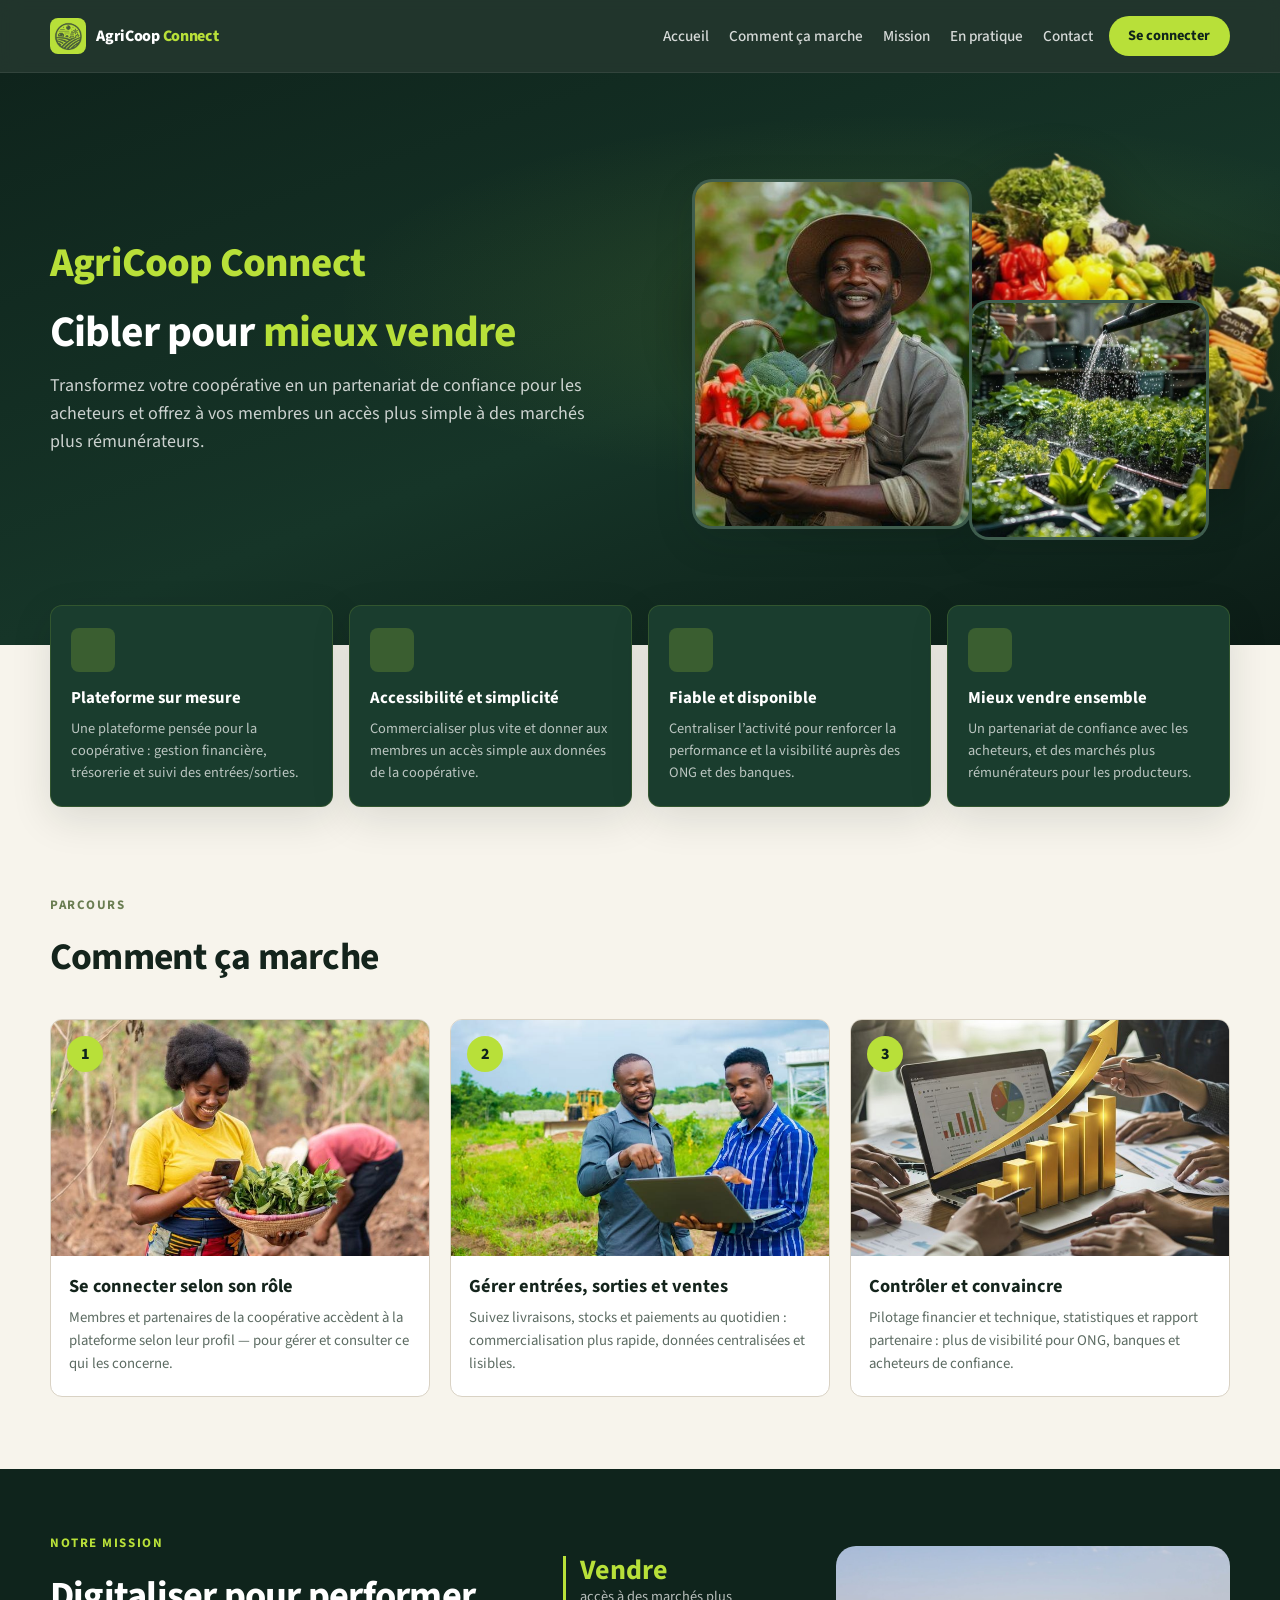
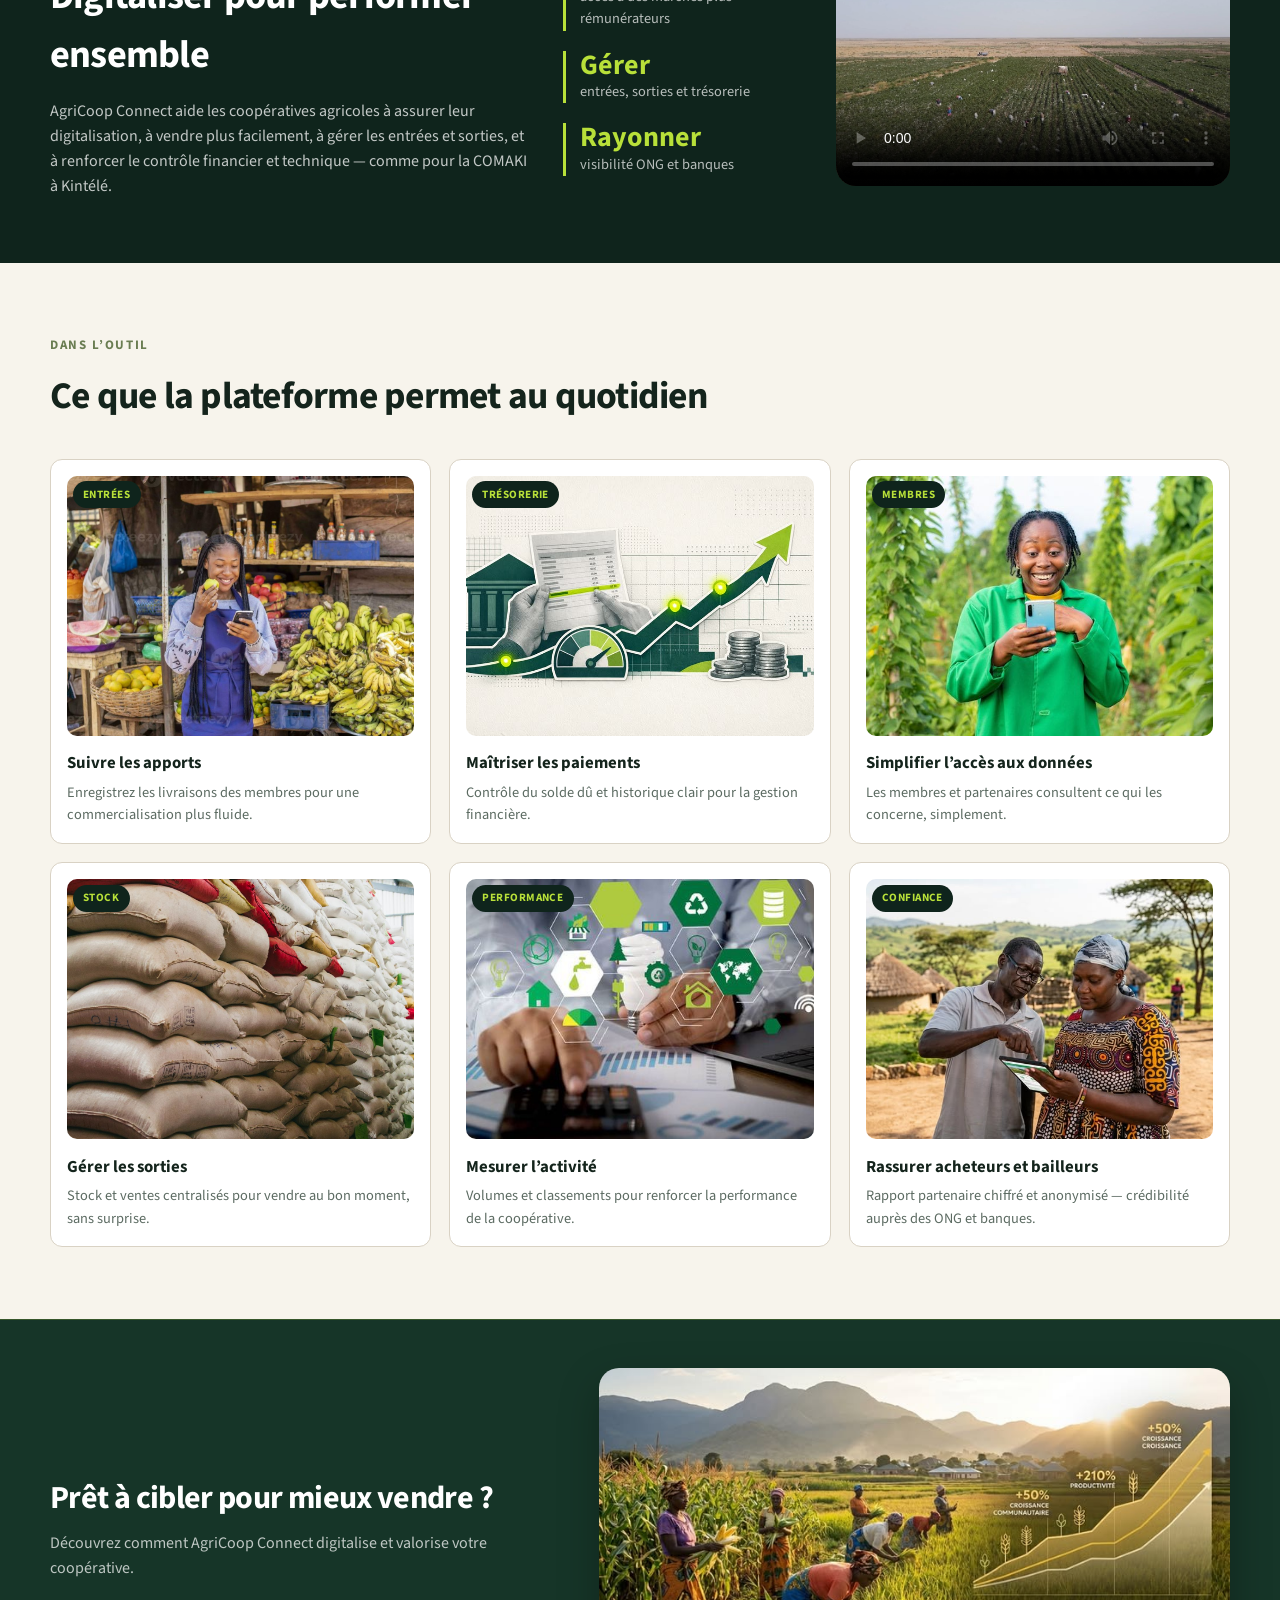
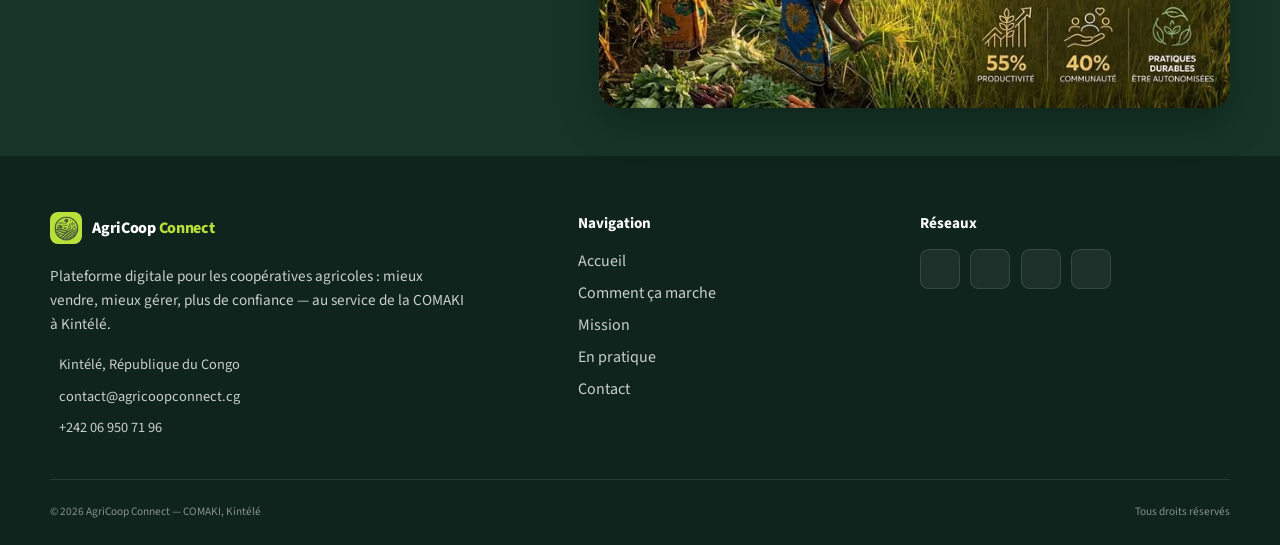
==== frontend/index.html @ d6dc3f8a "refactor: rename styles/ to shared/ and move landing page to frontend root - Renamed frontend/styles" ====
<!DOCTYPE html>
<html lang="fr">
<head>
  <meta charset="UTF-8">
  <meta name="viewport" content="width=device-width, initial-scale=1.0">
  <title>AgriCoop Connect — Cibler pour mieux vendre</title>
  <meta name="description" content="AgriCoop Connect aide les coopératives agricoles à digitaliser leur gestion, vendre plus facilement et renforcer le contrôle financier — pour les membres, les acheteurs et les partenaires.">
  <meta property="og:type" content="website">
  <meta property="og:locale" content="fr_CG">
  <meta property="og:title" content="AgriCoop Connect — Cibler pour mieux vendre">
  <meta property="og:description" content="Plateforme digitale pour les coopératives agricoles : mieux vendre, mieux gérer, plus de confiance.">
  <meta property="og:image" content="images/cta-cibler.png">
  <link rel="preconnect" href="https://fonts.googleapis.com">
  <link rel="preconnect" href="https://fonts.gstatic.com" crossorigin>
  <link href="https://fonts.googleapis.com/css2?family=Source+Sans+3:wght@400;500;600;700;800&display=swap" rel="stylesheet">
  <link rel="stylesheet" href="https://cdn.hugeicons.com/font/hgi-stroke-rounded.css">
  <link rel="stylesheet" href="landing.css">
</head>
<body>
  <input type="checkbox" id="nav-toggle" class="nav-toggle" hidden>

  <header class="site-header">
    <div class="container header-inner">
      <a class="logo" href="#home">
        <img class="logo-img" src="images/logo-agricoop.png" alt="">
        <span class="logo-text">AgriCoop <span class="logo-accent">Connect</span></span>
      </a>

      <nav id="main-nav" class="main-nav" aria-label="Navigation principale">
        <ul>
          <li><a href="#home">Accueil</a></li>
          <li><a href="#how-it-works">Comment ça marche</a></li>
          <li><a href="#mission">Mission</a></li>
          <li><a href="#practice">En pratique</a></li>
          <li><a href="#contact">Contact</a></li>
        </ul>
      </nav>

      <div class="header-actions">
        <a class="btn btn-primary header-login" href="login/login.html">Se connecter</a>
        <label for="nav-toggle" class="hamburger" aria-label="Ouvrir ou fermer le menu">
          <span></span><span></span><span></span>
        </label>
      </div>
    </div>
  </header>

  <label for="nav-toggle" class="menu-overlay" aria-label="Fermer le menu"></label>

  <main id="main-content">
    <section id="home" class="hero" aria-labelledby="hero-title">
      <div class="container hero-grid">
        <div class="hero-content">
          <p class="hero-brand">AgriCoop Connect</p>
          <h1 id="hero-title">Cibler pour <span>mieux vendre</span></h1>
          <p class="hero-text">
            Transformez votre coopérative en un partenariat de confiance pour les acheteurs
            et offrez à vos membres un accès plus simple à des marchés plus rémunérateurs.
          </p>
          <p class="hero-actions">
            <a class="btn btn-primary" href="login/login.html">Se connecter</a>
          </p>
        </div>

        <div class="hero-media">
          <img class="hero-bg" src="images/hero-fond.png" alt="" aria-hidden="true">
          <img class="hero-img hero-img-1" src="images/hero-recolte.jpg" alt="Agriculteurs récoltant des légumes dans un champ">
          <img class="hero-img hero-img-2" src="images/hero-legumes.jpg" alt="Panier de légumes frais issus de la coopérative">
        </div>
      </div>
    </section>

    <section class="features" aria-labelledby="features-title">
      <div class="container">
        <h2 id="features-title" class="sr-only">Nos engagements</h2>
        <ul class="features-grid">
          <li class="feature-card">
            <span class="feature-icon" aria-hidden="true">
              <i class="hgi-stroke hgi-money-bag-02"></i>
            </span>
            <h3>Plateforme sur mesure</h3>
            <p>Une plateforme pensée pour la coopérative : gestion financière, trésorerie et suivi des entrées/sorties.</p>
          </li>
          <li class="feature-card">
            <span class="feature-icon" aria-hidden="true">
              <i class="hgi-stroke hgi-flash"></i>
            </span>
            <h3>Accessibilité et simplicité</h3>
            <p>Commercialiser plus vite et donner aux membres un accès simple aux données de la coopérative.</p>
          </li>
          <li class="feature-card">
            <span class="feature-icon" aria-hidden="true">
              <i class="hgi-stroke hgi-shield-01"></i>
            </span>
            <h3>Fiable et disponible</h3>
            <p>Centraliser l’activité pour renforcer la performance et la visibilité auprès des ONG et des banques.</p>
          </li>
          <li class="feature-card">
            <span class="feature-icon" aria-hidden="true">
              <i class="hgi-stroke hgi-target-01"></i>
            </span>
            <h3>Mieux vendre ensemble</h3>
            <p>Un partenariat de confiance avec les acheteurs, et des marchés plus rémunérateurs pour les producteurs.</p>
          </li>
        </ul>
      </div>
    </section>

    <section id="how-it-works" class="section section-light" aria-labelledby="how-title">
      <div class="container">
        <header class="section-header">
          <p class="section-label section-label-muted">Parcours</p>
          <h2 id="how-title">Comment ça marche</h2>
        </header>

        <ol class="steps-grid">
          <li class="step-card">
            <span class="step-number" aria-hidden="true">1</span>
            <img src="images/etape-connexion.jpg" alt="Écran de connexion à AgriCoop Connect selon le rôle">
            <h3>Se connecter selon son rôle</h3>
            <p>
              Membres et partenaires de la coopérative accèdent à la plateforme
              selon leur profil — pour gérer et consulter ce qui les concerne.
            </p>
          </li>
          <li class="step-card">
            <span class="step-number" aria-hidden="true">2</span>
            <img src="images/etape-saisie.jpg" alt="Saisie d’une livraison et suivi des stocks dans l’outil">
            <h3>Gérer entrées, sorties et ventes</h3>
            <p>
              Suivez livraisons, stocks et paiements au quotidien :
              commercialisation plus rapide, données centralisées et lisibles.
            </p>
          </li>
          <li class="step-card">
            <span class="step-number" aria-hidden="true">3</span>
            <img src="images/etape-pilotage.jpg" alt="Tableau de bord avec statistiques et rapport partenaire">
            <h3>Contrôler et convaincre</h3>
            <p>
              Pilotage financier et technique, statistiques et rapport partenaire :
              plus de visibilité pour ONG, banques et acheteurs de confiance.
            </p>
          </li>
        </ol>
      </div>
    </section>

    <section id="mission" class="mission-banner" aria-labelledby="mission-title">
      <div class="container mission-grid">
        <div class="mission-content">
          <p class="section-label">Notre mission</p>
          <h2 id="mission-title">Digitaliser pour performer ensemble</h2>
          <p>
            AgriCoop Connect aide les coopératives agricoles à assurer leur digitalisation,
            à vendre plus facilement, à gérer les entrées et sorties, et à renforcer
            le contrôle financier et technique — comme pour la COMAKI à Kintélé.
          </p>
        </div>

        <ul class="mission-stats">
          <li>
            <strong>Vendre</strong>
            <span>accès à des marchés plus rémunérateurs</span>
          </li>
          <li>
            <strong>Gérer</strong>
            <span>entrées, sorties et trésorerie</span>
          </li>
          <li>
            <strong>Rayonner</strong>
            <span>visibilité ONG et banques</span>
          </li>
        </ul>

        <div class="mission-media">
          <video
            class="mission-video"
            src="images/ferme-champ.mp4"
            poster="images/ferme-champ-poster.jpg"
            controls
            playsinline
            preload="metadata"
            aria-label="Champ cultivé et activité des membres de la coopérative"
          ></video>
        </div>
      </div>
    </section>

    <section id="practice" class="section section-light" aria-labelledby="practice-title">
      <div class="container">
        <header class="section-header">
          <p class="section-label section-label-muted">Dans l’outil</p>
          <h2 id="practice-title">Ce que la plateforme permet au quotidien</h2>
        </header>

        <ul class="cards-grid">
          <li class="card">
            <span class="card-tag">Entrées</span>
            <img src="images/pratique-livraison.jpg" alt="Pesée de sacs de produits lors d’une livraison">
            <h3>Suivre les apports</h3>
            <p>Enregistrez les livraisons des membres pour une commercialisation plus fluide.</p>
          </li>
          <li class="card">
            <span class="card-tag">Trésorerie</span>
            <img src="images/pratique-paiement.jpg" alt="Remise d’un paiement à un membre de la coopérative">
            <h3>Maîtriser les paiements</h3>
            <p>Contrôle du solde dû et historique clair pour la gestion financière.</p>
          </li>
          <li class="card">
            <span class="card-tag">Membres</span>
            <img src="images/pratique-membre.jpg" alt="Groupe de membres de la coopérative agricole">
            <h3>Simplifier l’accès aux données</h3>
            <p>Les membres et partenaires consultent ce qui les concerne, simplement.</p>
          </li>
          <li class="card">
            <span class="card-tag">Stock</span>
            <img src="images/pratique-stock.jpg" alt="Sacs de stock entreposés dans un magasin agricole">
            <h3>Gérer les sorties</h3>
            <p>Stock et ventes centralisés pour vendre au bon moment, sans surprise.</p>
          </li>
          <li class="card">
            <span class="card-tag">Performance</span>
            <img src="images/pratique-classement.jpg" alt="Producteur consultant le suivi des volumes livrés">
            <h3>Mesurer l’activité</h3>
            <p>Volumes et classements pour renforcer la performance de la coopérative.</p>
          </li>
          <li class="card">
            <span class="card-tag">Confiance</span>
            <img src="images/pratique-rapport.jpg" alt="Échange d’un rapport chiffré avec un partenaire">
            <h3>Rassurer acheteurs et bailleurs</h3>
            <p>Rapport partenaire chiffré et anonymisé — crédibilité auprès des ONG et banques.</p>
          </li>
        </ul>
      </div>
    </section>

    <section class="cta" aria-labelledby="cta-title">
      <div class="container cta-grid">
        <div class="cta-content">
          <h2 id="cta-title">Prêt à cibler pour mieux vendre ?</h2>
          <p>Découvrez comment AgriCoop Connect digitalise et valorise votre coopérative.</p>
          <p class="cta-actions">
            <a class="btn btn-primary" href="login/login.html">Se connecter</a>
          </p>
        </div>
        <div class="cta-media">
          <img src="images/cta-cibler.png" alt="Productrices au travail dans un champ">
        </div>
      </div>
    </section>
  </main>

  <footer id="contact" class="site-footer">
    <div class="container footer-grid">
      <div class="footer-brand">
        <a class="logo" href="#home">
          <img class="logo-img" src="images/logo-agricoop.png" alt="">
          <span class="logo-text">AgriCoop <span class="logo-accent">Connect</span></span>
        </a>
        <p>
          Plateforme digitale pour les coopératives agricoles : mieux vendre, mieux gérer,
          plus de confiance — au service de la COMAKI à Kintélé.
        </p>
        <address class="footer-contact">
          <p>
            <i class="hgi-stroke hgi-location-01" aria-hidden="true"></i>
            Kintélé, République du Congo
          </p>
          <p>
            <i class="hgi-stroke hgi-mail-01" aria-hidden="true"></i>
            <a href="mailto:contact@agricoopconnect.cg">contact@agricoopconnect.cg</a>
          </p>
          <p>
            <i class="hgi-stroke hgi-call" aria-hidden="true"></i>
            <a href="tel:+242069507196">+242 06 950 71 96</a>
          </p>
        </address>
      </div>

      <nav aria-labelledby="footer-nav-title">
        <h2 id="footer-nav-title" class="footer-title">Navigation</h2>
        <ul>
          <li><a href="#home">Accueil</a></li>
          <li><a href="#how-it-works">Comment ça marche</a></li>
          <li><a href="#mission">Mission</a></li>
          <li><a href="#practice">En pratique</a></li>
          <li><a href="#contact">Contact</a></li>
        </ul>
      </nav>

      <div>
        <h2 class="footer-title" id="footer-social-title">Réseaux</h2>
        <ul class="social-links" aria-labelledby="footer-social-title">
          <li>
            <a href="https://www.facebook.com/" target="_blank" rel="noopener noreferrer" aria-label="Facebook (nouvel onglet)">
              <i class="hgi-stroke hgi-facebook-02" aria-hidden="true"></i>
            </a>
          </li>
          <li>
            <a href="https://www.instagram.com/" target="_blank" rel="noopener noreferrer" aria-label="Instagram (nouvel onglet)">
              <i class="hgi-stroke hgi-instagram" aria-hidden="true"></i>
            </a>
          </li>
          <li>
            <a href="https://www.linkedin.com/" target="_blank" rel="noopener noreferrer" aria-label="LinkedIn (nouvel onglet)">
              <i class="hgi-stroke hgi-linkedin-02" aria-hidden="true"></i>
            </a>
          </li>
          <li>
            <a href="https://wa.me/242069507196" target="_blank" rel="noopener noreferrer" aria-label="WhatsApp (nouvel onglet)">
              <i class="hgi-stroke hgi-whatsapp" aria-hidden="true"></i>
            </a>
          </li>
        </ul>
      </div>
    </div>
    <div class="container footer-bottom">
      <p><small>© 2026 AgriCoop Connect — COMAKI, Kintélé</small></p>
      <p><small>Tous droits réservés</small></p>
    </div>
  </footer>
</body>
</html>
---- frontend/landing.css ----
/* AgriCoop Connect — Landing page */

:root {
  --green-dark: #0f241c;
  --green-mid: #163528;
  --green-card: #1a3d2e;
  --lime: #b8e039;
  --lime-dark: #9bc42a;
  --cream: #f7f4ec;
  --white: #ffffff;
  --text: #14241c;
  --text-muted: #5c6b62;
  --border: #d9d2c4;
  --radius: 0.75rem;
  --radius-lg: 1.25rem;
  --shadow: 0 12px 40px rgba(15, 36, 28, 0.12);
  --font: "Source Sans 3", "Segoe UI", ui-sans-serif, system-ui, sans-serif;
  --header-height: 72px;
  --transition: 0.2s ease;
}

*,
*::before,
*::after {
  box-sizing: border-box;
  margin: 0;
  padding: 0;
}

html {
  scroll-behavior: smooth;
  scroll-padding-top: calc(var(--header-height) + 0.5rem);
}

@media (prefers-reduced-motion: reduce) {
  html {
    scroll-behavior: auto;
  }

  *,
  *::before,
  *::after {
    transition-duration: 0.01ms !important;
  }

  .step-card:hover {
    transform: none;
  }
}

body {
  font-family: var(--font);
  font-size: 1rem;
  line-height: 1.55;
  color: var(--text);
  background: var(--cream);
  -webkit-font-smoothing: antialiased;
}

img {
  display: block;
  max-width: 100%;
  height: auto;
}

a {
  color: inherit;
  text-decoration: none;
}

ul,
ol {
  list-style: none;
}

.sr-only {
  position: absolute;
  width: 1px;
  height: 1px;
  padding: 0;
  margin: -1px;
  overflow: hidden;
  clip: rect(0, 0, 0, 0);
  white-space: nowrap;
  border: 0;
}

:focus-visible {
  outline: 2px solid var(--lime);
  outline-offset: 3px;
}

.container {
  width: min(1180px, calc(100% - 2.5rem));
  margin-inline: auto;
}

/* ---------- Buttons ---------- */
.btn {
  display: inline-flex;
  align-items: center;
  justify-content: center;
  gap: 0.5rem;
  min-height: 48px;
  padding: 0 1.35rem;
  border-radius: 999px;
  border: 2px solid transparent;
  font: inherit;
  font-weight: 700;
  cursor: pointer;
  transition: background-color var(--transition), color var(--transition);
}

.btn-primary {
  background: var(--lime);
  color: var(--green-dark);
}

.btn-primary:hover {
  background: var(--lime-dark);
}

/* ---------- Header ---------- */
.site-header {
  position: sticky;
  top: 0;
  z-index: 50;
  background: rgba(15, 36, 28, 0.92);
  backdrop-filter: blur(10px);
  border-bottom: 1px solid rgba(255, 255, 255, 0.08);
}

.header-inner {
  display: flex;
  align-items: center;
  justify-content: space-between;
  gap: 1rem;
  min-height: var(--header-height);
}

.logo {
  display: inline-flex;
  align-items: center;
  gap: 0.65rem;
  color: #fff;
  font-weight: 800;
  letter-spacing: -0.02em;
}

.logo-img {
  width: 36px;
  height: 36px;
  border-radius: 0.5rem;
  background: var(--lime);
  object-fit: cover;
}

.logo-text {
  white-space: nowrap;
}

.logo-accent {
  color: var(--lime);
}

.footer-brand .logo-img {
  width: 32px;
  height: 32px;
}

.main-nav {
  margin-left: auto;
}

.main-nav ul {
  display: flex;
  align-items: center;
  gap: 1.25rem;
}

.main-nav a {
  color: rgba(255, 255, 255, 0.82);
  font-weight: 500;
  font-size: 0.95rem;
}

.main-nav a:hover {
  color: var(--lime);
}

.header-actions {
  display: flex;
  align-items: center;
  gap: 0.65rem;
  flex-shrink: 0;
}

.header-login {
  min-height: 40px;
  padding: 0 1.1rem;
  font-size: 0.9rem;
}

.hamburger {
  display: none;
  flex-direction: column;
  justify-content: center;
  gap: 5px;
  width: 42px;
  height: 42px;
  padding: 10px;
  border-radius: 0.5rem;
  border: 1px solid rgba(255, 255, 255, 0.2);
  background: transparent;
  cursor: pointer;
}

.hamburger span {
  display: block;
  height: 2px;
  background: #fff;
  border-radius: 2px;
}

.menu-overlay {
  display: none;
}

.nav-toggle {
  position: absolute;
  opacity: 0;
  pointer-events: none;
}

/* ---------- Hero ---------- */
.hero {
  background:
    radial-gradient(ellipse 80% 60% at 70% 40%, rgba(184, 224, 57, 0.12), transparent 55%),
    linear-gradient(160deg, var(--green-dark) 0%, var(--green-mid) 55%, #0c1c16 100%);
  color: #fff;
  padding: 4.5rem 0 5rem;
  overflow: hidden;
}

.hero-grid {
  display: grid;
  grid-template-columns: 1.05fr 0.95fr;
  gap: 3rem;
  align-items: center;
}

.section-label {
  margin-bottom: 0.85rem;
  font-size: 0.8125rem;
  font-weight: 700;
  letter-spacing: 0.12em;
  text-transform: uppercase;
  color: var(--lime);
}

.section-label-muted {
  color: #6a7d52;
}

.hero-brand {
  margin-bottom: 0.75rem;
  font-size: clamp(1.75rem, 3.2vw, 2.55rem);
  font-weight: 800;
  letter-spacing: -0.02em;
  color: var(--lime);
}

.hero h1 {
  margin-bottom: 1rem;
  font-size: clamp(1.85rem, 3.4vw, 2.75rem);
  font-weight: 700;
  line-height: 1.12;
  letter-spacing: -0.02em;
}

.hero h1 span {
  color: var(--lime);
}

.hero-text {
  max-width: 34rem;
  margin-bottom: 1.35rem;
  font-size: 1.125rem;
  color: rgba(255, 255, 255, 0.78);
}

.hero-actions {
  display: none;
  flex-wrap: wrap;
  gap: 0.85rem;
}

.hero-content {
  position: relative;
  z-index: 2;
}

.hero-media {
  position: relative;
  min-height: 420px;
}

.hero-bg {
  position: absolute;
  inset: -18% 0;
  width: auto;
  height: 100%;
  max-width: none;
  object-fit: contain;
  object-position: right center;
  z-index: 1;
  pointer-events: none;
  user-select: none;
  opacity: 0.95;
  filter: drop-shadow(0 12px 28px rgba(0, 0, 0, 0.35));
}

.hero-img {
  position: absolute;
  border-radius: var(--radius-lg);
  border: 3px solid rgba(255, 255, 255, 0.12);
  background: #244636;
  object-fit: cover;
  box-shadow: var(--shadow);
}

.hero-img-1 {
  width: min(280px, 58%);
  aspect-ratio: 4 / 5;
  top: 8%;
  left: 0;
  z-index: 2;
}

.hero-img-2 {
  width: min(240px, 50%);
  aspect-ratio: 1;
  right: 4%;
  bottom: 6%;
  z-index: 3;
}

/* ---------- Features ---------- */
.features {
  margin-top: -2.5rem;
  position: relative;
  z-index: 2;
  padding-bottom: 1rem;
}

.features-grid {
  display: grid;
  grid-template-columns: repeat(4, 1fr);
  gap: 1rem;
}

.feature-card {
  padding: 1.35rem 1.25rem;
  background: var(--green-card);
  color: #fff;
  border-radius: var(--radius);
  border: 1px solid rgba(184, 224, 57, 0.15);
  box-shadow: var(--shadow);
}

.feature-icon {
  display: grid;
  place-items: center;
  width: 44px;
  height: 44px;
  margin-bottom: 0.85rem;
  border-radius: 0.5rem;
  background: rgba(184, 224, 57, 0.2);
  color: var(--lime);
  line-height: 1;
}

.feature-icon .hgi-stroke {
  font-size: 1.35rem;
  color: inherit;
}

.feature-card h3 {
  margin-bottom: 0.4rem;
  font-size: 1.05rem;
}

.feature-card p {
  font-size: 0.9rem;
  color: rgba(255, 255, 255, 0.7);
}

/* ---------- Sections ---------- */
.section {
  padding: 4.5rem 0;
}

.section-light {
  background: var(--cream);
}

.section-header {
  margin-bottom: 2rem;
}

.section-header h2 {
  font-size: clamp(1.75rem, 3vw, 2.35rem);
  letter-spacing: -0.02em;
}

/* ---------- Steps ---------- */
.steps-grid {
  display: grid;
  grid-template-columns: repeat(3, 1fr);
  gap: 1.25rem;
}

.step-card {
  position: relative;
  display: flex;
  flex-direction: column;
  overflow: hidden;
  background: var(--white);
  border: 1px solid var(--border);
  border-radius: var(--radius);
  padding: 0 0 1.25rem;
  transition: transform var(--transition), box-shadow var(--transition), border-color var(--transition);
}

.step-card:hover {
  transform: translateY(-3px);
  box-shadow: var(--shadow);
  border-color: #c5d98a;
}

.step-number {
  position: absolute;
  top: 1rem;
  left: 1rem;
  z-index: 1;
  display: grid;
  place-items: center;
  width: 2.25rem;
  height: 2.25rem;
  border-radius: 999px;
  background: var(--lime);
  color: var(--green-dark);
  font-weight: 800;
  font-size: 1rem;
}

.step-card img {
  width: 100%;
  aspect-ratio: 16 / 10;
  object-fit: cover;
  background: #dfe8c8;
  margin-bottom: 1rem;
}

.step-card h3 {
  margin: 0 1.1rem 0.4rem;
  font-size: 1.15rem;
}

.step-card p {
  margin: 0 1.1rem;
  font-size: 0.925rem;
  color: var(--text-muted);
}

/* ---------- Mission ---------- */
.mission-banner {
  background: var(--green-dark);
  color: #fff;
  padding: 4rem 0;
}

.mission-grid {
  display: grid;
  grid-template-columns: 1.1fr 0.55fr 0.9fr;
  gap: 2rem;
  align-items: center;
}

.mission-content h2 {
  margin: 0.5rem 0 0.85rem;
  font-size: clamp(1.7rem, 3vw, 2.4rem);
  letter-spacing: -0.02em;
}

.mission-content > p:last-child {
  color: rgba(255, 255, 255, 0.75);
}

.mission-stats {
  display: flex;
  flex-direction: column;
  gap: 1.25rem;
}

.mission-stats li {
  display: flex;
  flex-direction: column;
  gap: 0.15rem;
  padding-left: 0.85rem;
  border-left: 3px solid var(--lime);
}

.mission-stats strong {
  font-size: 1.75rem;
  color: var(--lime);
  line-height: 1;
}

.mission-stats span {
  font-size: 0.9rem;
  color: rgba(255, 255, 255, 0.7);
}

.mission-media {
  border-radius: var(--radius-lg);
  overflow: hidden;
  min-height: 240px;
  background: #244636;
}

.mission-video {
  display: block;
  width: 100%;
  height: 100%;
  min-height: 240px;
  object-fit: cover;
  background: #244636;
}

/* ---------- Cards ---------- */
.cards-grid {
  display: grid;
  grid-template-columns: repeat(3, 1fr);
  gap: 1.15rem;
}

.card {
  position: relative;
  padding: 1rem;
  background: var(--white);
  border: 1px solid var(--border);
  border-radius: var(--radius);
  transition: box-shadow var(--transition);
}

.card:hover {
  box-shadow: var(--shadow);
}

.card-tag {
  position: absolute;
  top: 1.35rem;
  left: 1.35rem;
  z-index: 1;
  padding: 0.3rem 0.65rem;
  border-radius: 999px;
  background: var(--green-dark);
  color: var(--lime);
  font-size: 0.7rem;
  font-weight: 700;
  letter-spacing: 0.04em;
  text-transform: uppercase;
}

.card img {
  width: 100%;
  aspect-ratio: 4 / 3;
  margin-bottom: 0.9rem;
  border-radius: calc(var(--radius) - 2px);
  object-fit: cover;
  background: #e8efd4;
}

.card h3 {
  margin-bottom: 0.35rem;
  font-size: 1.05rem;
}

.card p {
  font-size: 0.9rem;
  color: var(--text-muted);
}

/* ---------- CTA ---------- */
.cta {
  background: var(--green-mid);
  color: #fff;
  padding: 3rem 0;
  border-top: 1px solid rgba(184, 224, 57, 0.2);
}

.cta-grid {
  display: grid;
  grid-template-columns: 0.9fr 1.1fr;
  gap: 2rem;
  align-items: center;
}

.cta-content h2 {
  margin-bottom: 0.5rem;
  font-size: clamp(1.55rem, 2.8vw, 2rem);
  letter-spacing: -0.02em;
}

.cta-content > p {
  margin-bottom: 1.35rem;
  color: rgba(255, 255, 255, 0.72);
}

.cta-actions {
  display: none;
  margin-bottom: 0;
}

.cta-media {
  border-radius: var(--radius-lg);
  overflow: hidden;
  min-height: 220px;
  background: #1f3d2e;
  box-shadow: 0 16px 40px rgba(0, 0, 0, 0.28);
}

.cta-media img {
  width: 100%;
  height: 100%;
  min-height: 220px;
  max-height: 340px;
  object-fit: cover;
  object-position: center;
}

/* ---------- Footer ---------- */
.site-footer {
  background: var(--green-dark);
  color: rgba(255, 255, 255, 0.78);
  padding: 3.5rem 0 1.5rem;
}

.footer-grid {
  display: grid;
  grid-template-columns: 1.6fr 1fr 1fr;
  gap: 2rem;
  margin-bottom: 2.5rem;
}

.footer-brand > p {
  margin-top: 0.85rem;
  max-width: 26rem;
  font-size: 0.95rem;
}

.footer-contact {
  margin-top: 1.15rem;
  display: flex;
  flex-direction: column;
  gap: 0.55rem;
  font-size: 0.9rem;
  font-style: normal;
}

.footer-contact p {
  display: flex;
  align-items: center;
  gap: 0.55rem;
  margin: 0;
}

.footer-contact .hgi-stroke {
  color: var(--lime);
  font-size: 1rem;
}

.social-links {
  display: flex;
  flex-wrap: wrap;
  gap: 0.65rem;
}

.social-links a {
  display: grid;
  place-items: center;
  width: 40px;
  height: 40px;
  border-radius: 0.55rem;
  background: rgba(255, 255, 255, 0.06);
  border: 1px solid rgba(255, 255, 255, 0.12);
  color: #fff;
  transition: background-color var(--transition), border-color var(--transition), color var(--transition);
}

.social-links a:hover {
  background: rgba(184, 224, 57, 0.18);
  border-color: rgba(184, 224, 57, 0.45);
  color: var(--lime);
}

.social-links .hgi-stroke {
  font-size: 1.15rem;
}

.footer-title {
  margin-bottom: 0.85rem;
  color: #fff;
  font-size: 0.95rem;
  font-weight: 700;
}

.site-footer nav li + li {
  margin-top: 0.45rem;
}

.site-footer a:hover {
  color: var(--lime);
}

.footer-bottom {
  display: flex;
  flex-wrap: wrap;
  justify-content: space-between;
  gap: 0.75rem;
  padding-top: 1.25rem;
  border-top: 1px solid rgba(255, 255, 255, 0.1);
  font-size: 0.85rem;
  color: rgba(255, 255, 255, 0.5);
}

/* ---------- Responsive ---------- */
@media (max-width: 1024px) {
  .hero-grid,
  .mission-grid {
    grid-template-columns: 1fr;
  }

  .hero-media {
    min-height: 340px;
    order: -1;
  }

  .steps-grid {
    grid-template-columns: 1fr;
  }

  .cards-grid {
    grid-template-columns: repeat(2, 1fr);
  }

  .features-grid {
    grid-template-columns: repeat(2, 1fr);
  }

  .mission-stats {
    flex-direction: row;
    flex-wrap: wrap;
  }

  .mission-stats li {
    flex: 1 1 140px;
  }
}

@media (max-width: 768px) {
  .container {
    width: min(100% - 1.5rem, 1180px);
  }

  .hamburger {
    display: flex;
  }

  .header-login {
    display: none;
  }

  .main-nav {
    position: fixed;
    inset: var(--header-height) 0 auto 0;
    z-index: 40;
    display: none;
    margin-left: 0;
    padding: 0.75rem 1rem 1rem;
    background: var(--green-dark);
    border-bottom: 1px solid rgba(255, 255, 255, 0.1);
  }

  .nav-toggle:checked ~ .site-header .main-nav {
    display: block;
  }

  .nav-toggle:checked ~ .menu-overlay {
    display: block;
    position: fixed;
    inset: var(--header-height) 0 0 0;
    z-index: 35;
    background: rgba(0, 0, 0, 0.35);
  }

  .main-nav ul {
    flex-direction: column;
    align-items: stretch;
    gap: 0;
  }

  .main-nav a {
    display: block;
    padding: 0.85rem 0.5rem;
    border-bottom: 1px solid rgba(255, 255, 255, 0.06);
  }

  .hero-content {
    display: flex;
    flex-direction: column;
  }

  .hero-actions {
    display: flex;
    order: 5;
    margin-top: 0.25rem;
  }

  .hero-actions .btn {
    width: 100%;
  }

  .cta-actions {
    display: block;
  }

  .hero {
    padding: 2.5rem 0 3.5rem;
  }

  .features {
    margin-top: -1.5rem;
  }

  .features-grid,
  .steps-grid,
  .cards-grid,
  .footer-grid {
    grid-template-columns: 1fr;
  }

  .section {
    padding: 3rem 0;
  }

  .cta-grid {
    grid-template-columns: 1fr;
  }

  .cta-media img {
    max-height: 260px;
  }

  .hero-bg {
    inset: 4% 0 8% 8%;
    height: 88%;
    opacity: 0.7;
  }
}

@media (max-width: 480px) {
  .hero-img-1 {
    width: 62%;
  }

  .hero-img-2 {
    width: 48%;
  }
}
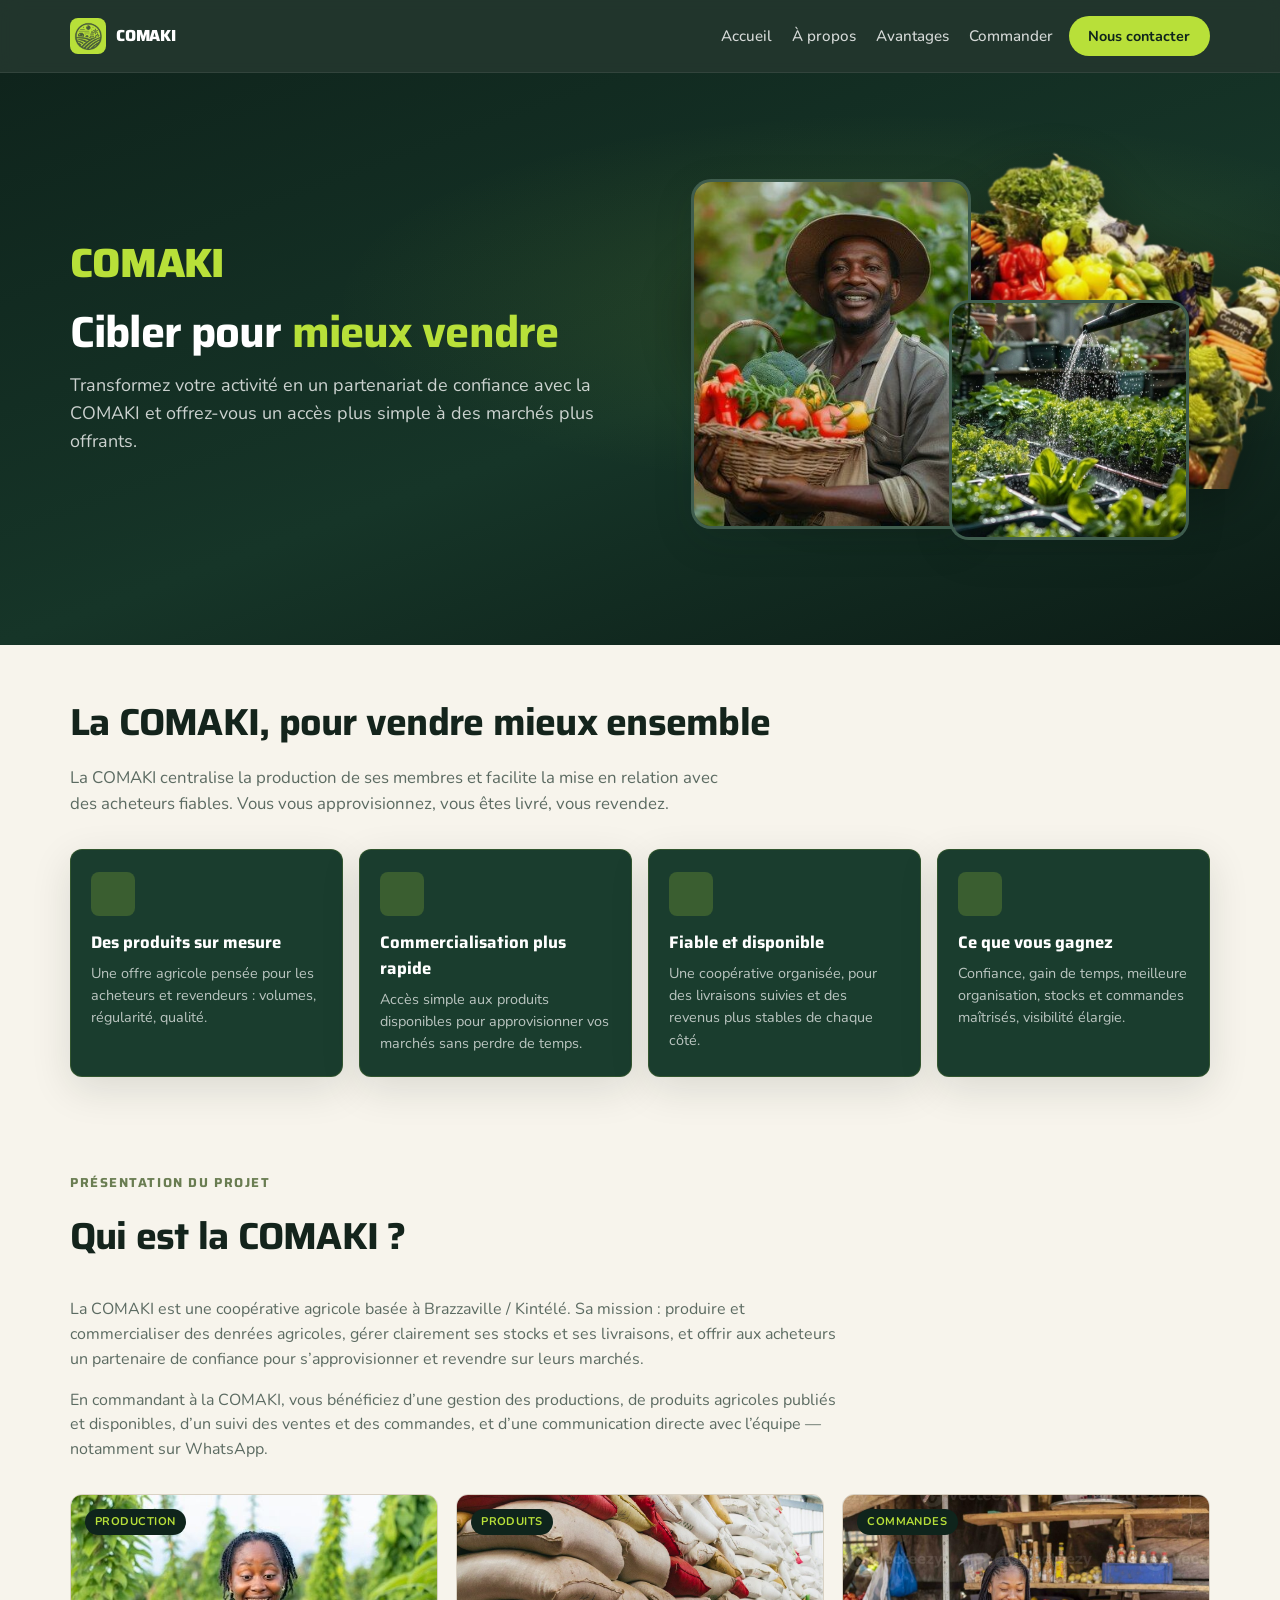
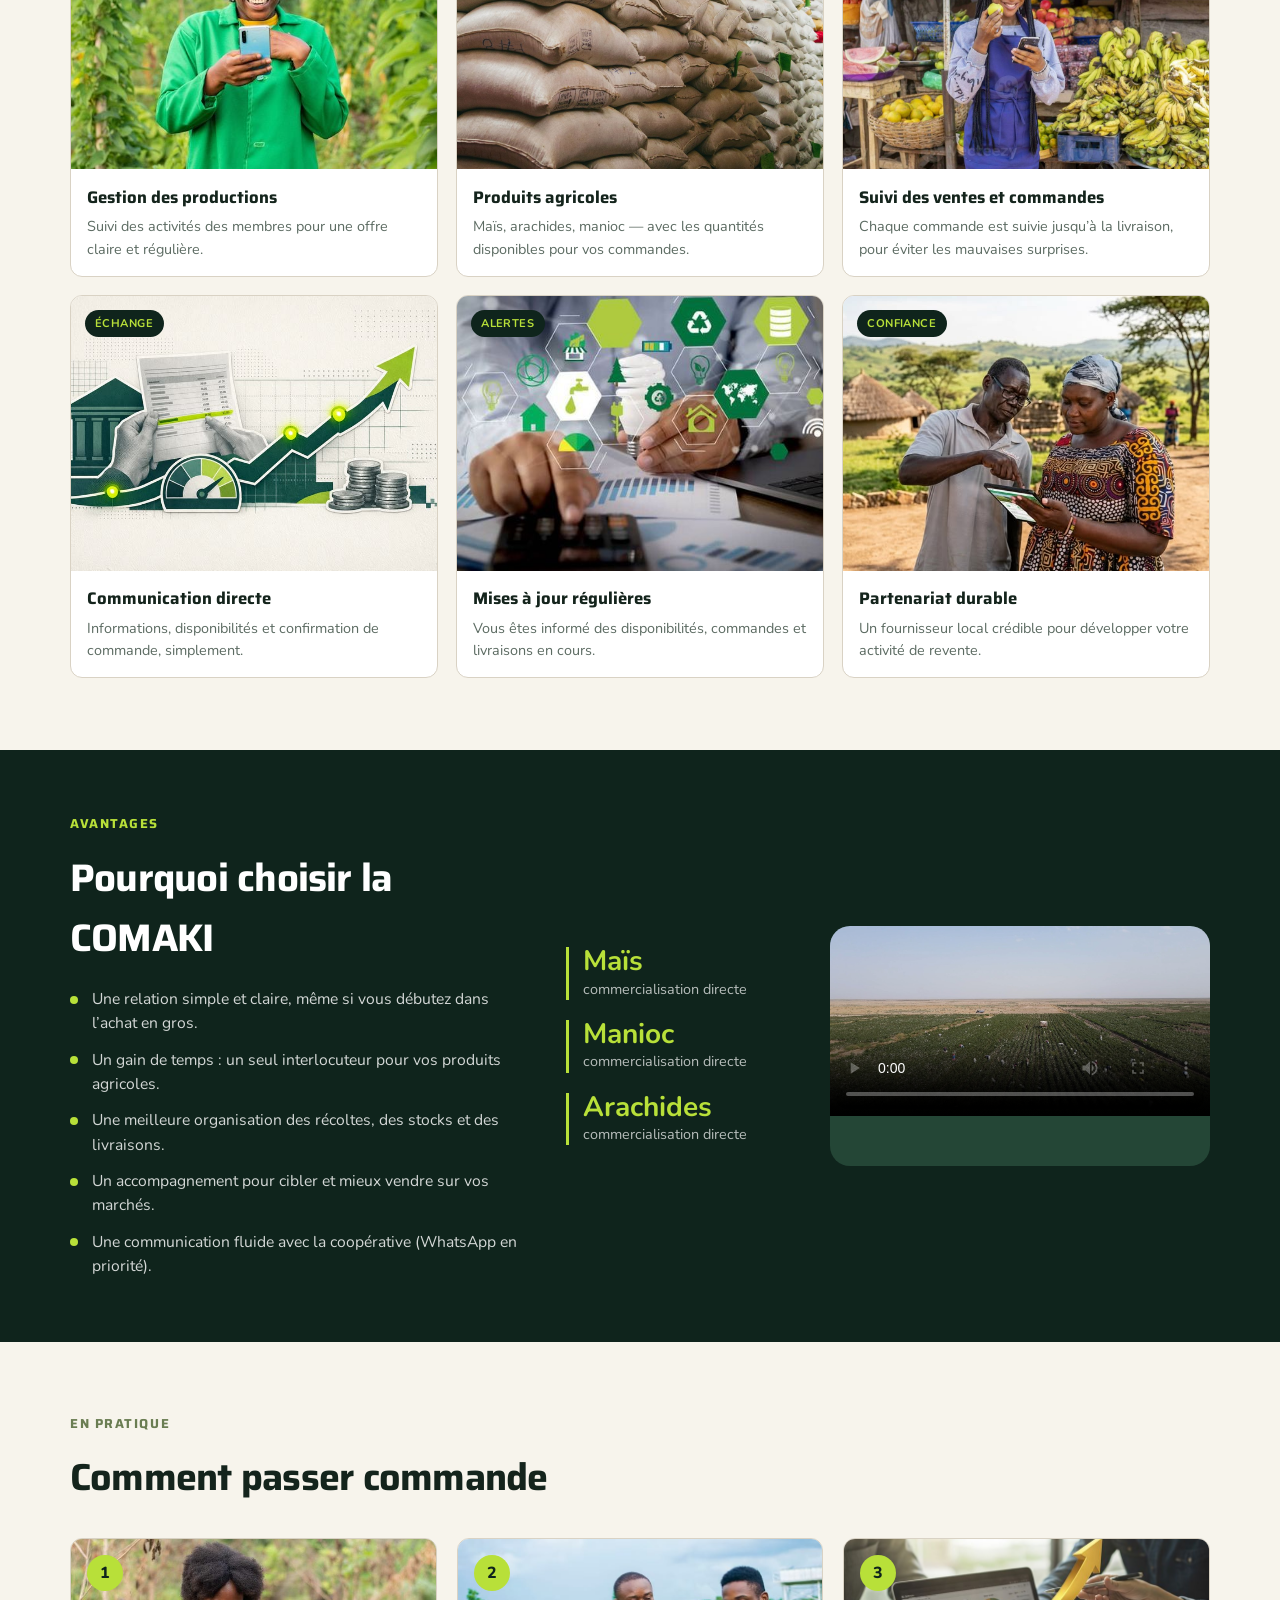
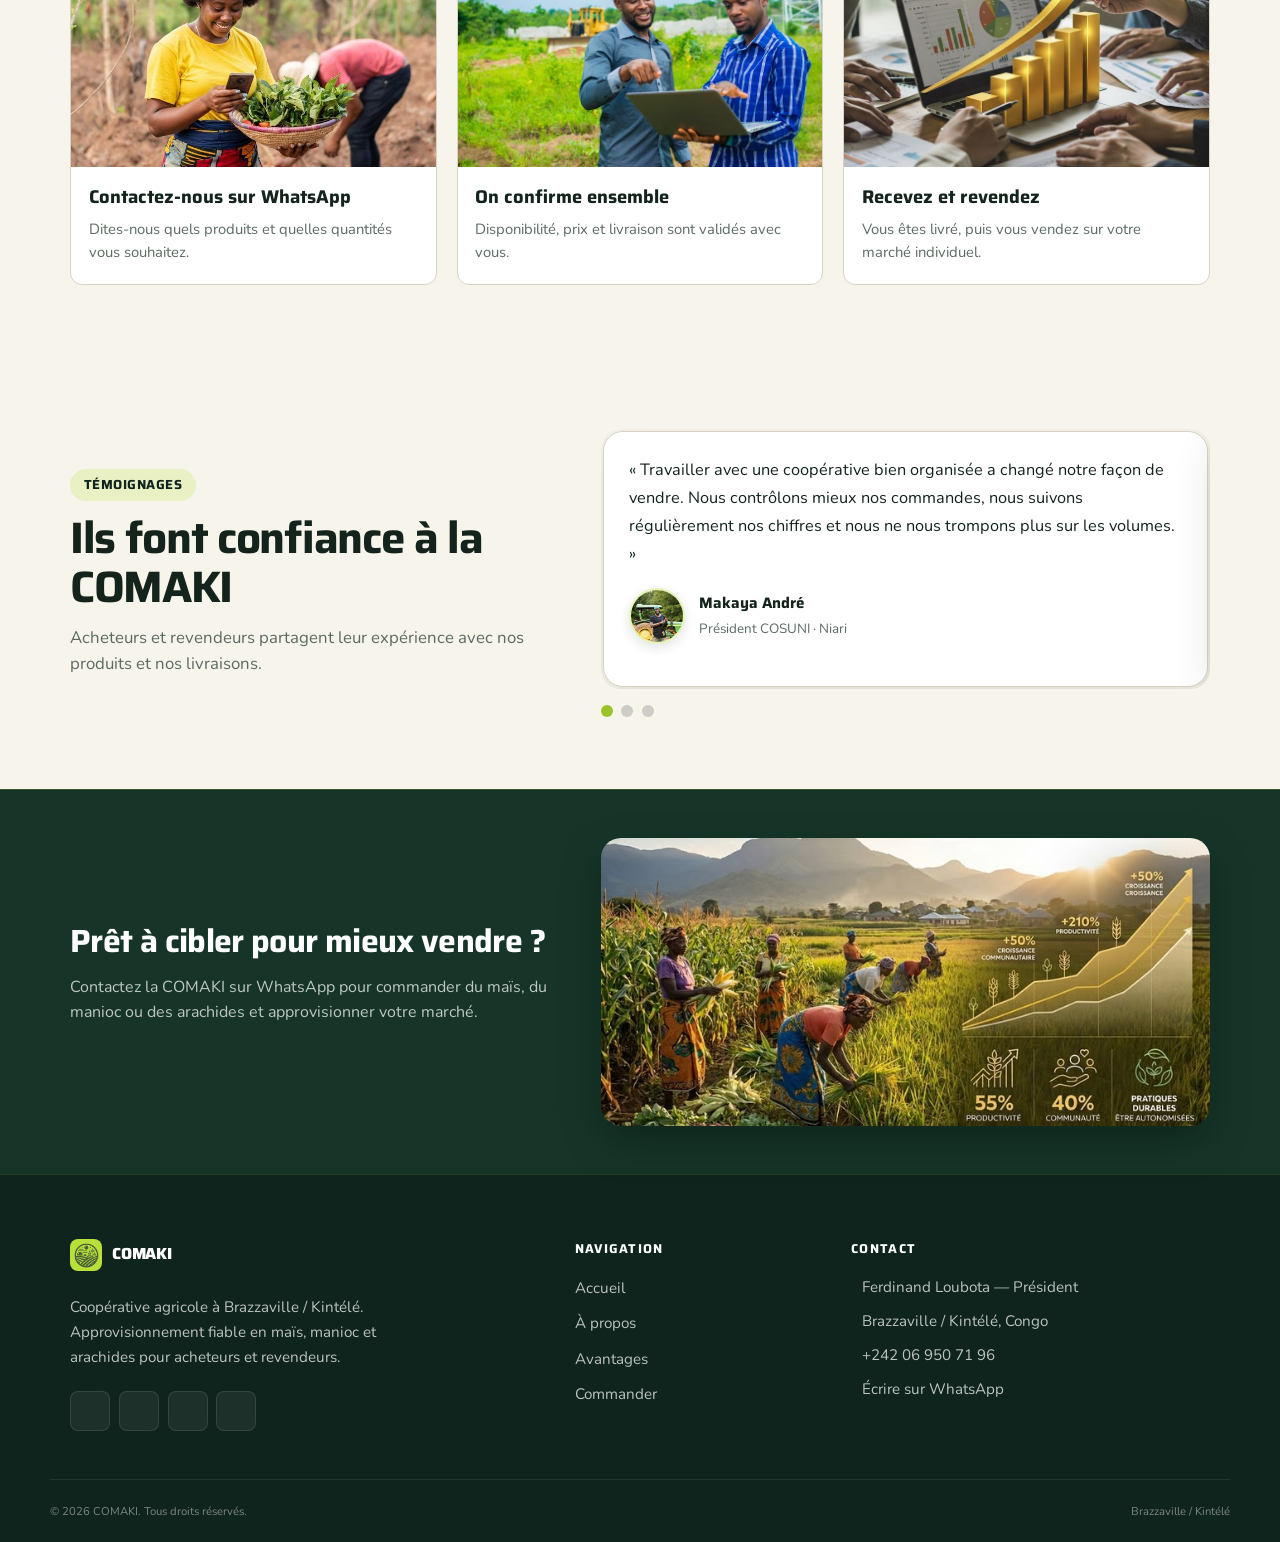
==== commit 1aad15e5: "refactor: consolide la landing COMAKI dans frontend/index.html" ====
--- a/frontend/index.html
+++ b/frontend/index.html
@@ -3,16 +3,17 @@
 <head>
   <meta charset="UTF-8">
   <meta name="viewport" content="width=device-width, initial-scale=1.0">
-  <title>AgriCoop Connect — Cibler pour mieux vendre</title>
-  <meta name="description" content="AgriCoop Connect aide les coopératives agricoles à digitaliser leur gestion, vendre plus facilement et renforcer le contrôle financier — pour les membres, les acheteurs et les partenaires.">
+  <title>COMAKI — Cibler pour mieux vendre</title>
+  <link rel="icon" href="images/logo-agricoop.png" type="image/png">
+  <meta name="description" content="COMAKI : partenariat de confiance pour les acheteurs. Maïs, manioc, arachides — commandez et revendez sur vos marchés.">
   <meta property="og:type" content="website">
   <meta property="og:locale" content="fr_CG">
-  <meta property="og:title" content="AgriCoop Connect — Cibler pour mieux vendre">
-  <meta property="og:description" content="Plateforme digitale pour les coopératives agricoles : mieux vendre, mieux gérer, plus de confiance.">
+  <meta property="og:title" content="COMAKI — Cibler pour mieux vendre">
+  <meta property="og:description" content="Transformez votre activité en un partenariat de confiance avec la COMAKI et accédez à des marchés plus offrants.">
   <meta property="og:image" content="images/cta-cibler.png">
   <link rel="preconnect" href="https://fonts.googleapis.com">
   <link rel="preconnect" href="https://fonts.gstatic.com" crossorigin>
-  <link href="https://fonts.googleapis.com/css2?family=Source+Sans+3:wght@400;500;600;700;800&display=swap" rel="stylesheet">
+  <link href="https://fonts.googleapis.com/css2?family=Nunito:ital,wght@0,200..1000;1,200..1000&family=Saira:ital,wght@0,100..900;1,100..900&display=swap" rel="stylesheet">
   <link rel="stylesheet" href="https://cdn.hugeicons.com/font/hgi-stroke-rounded.css">
   <link rel="stylesheet" href="landing.css">
 </head>
@@ -23,152 +24,194 @@
     <div class="container header-inner">
       <a class="logo" href="#home">
         <img class="logo-img" src="images/logo-agricoop.png" alt="">
-        <span class="logo-text">AgriCoop <span class="logo-accent">Connect</span></span>
+        <span class="logo-text">COMAKI</span>
       </a>
 
       <nav id="main-nav" class="main-nav" aria-label="Navigation principale">
         <ul>
           <li><a href="#home">Accueil</a></li>
-          <li><a href="#how-it-works">Comment ça marche</a></li>
-          <li><a href="#mission">Mission</a></li>
-          <li><a href="#practice">En pratique</a></li>
-          <li><a href="#contact">Contact</a></li>
+          <li><a href="#product">À propos</a></li>
+          <li><a href="#advantages">Avantages</a></li>
+          <li><a href="#how">Commander</a></li>
         </ul>
       </nav>
 
       <div class="header-actions">
-        <a class="btn btn-primary header-login" href="login/login.html">Se connecter</a>
-        <label for="nav-toggle" class="hamburger" aria-label="Ouvrir ou fermer le menu">
+        <a
+          class="btn btn-primary header-cta"
+          href="https://wa.me/242069507196?text=Bonjour%20COMAKI%2C%20je%20souhaite%20passer%20une%20commande."
+          target="_blank"
+          rel="noopener noreferrer"
+        >Nous contacter</a>
+        <label for="nav-toggle" class="hamburger">
+          <span class="sr-only">Ouvrir ou fermer le menu</span>
           <span></span><span></span><span></span>
         </label>
       </div>
     </div>
   </header>
 
-  <label for="nav-toggle" class="menu-overlay" aria-label="Fermer le menu"></label>
+  <label for="nav-toggle" class="menu-overlay"><span class="sr-only">Fermer le menu</span></label>
 
   <main id="main-content">
     <section id="home" class="hero" aria-labelledby="hero-title">
       <div class="container hero-grid">
         <div class="hero-content">
-          <p class="hero-brand">AgriCoop Connect</p>
+          <p class="hero-brand">COMAKI</p>
           <h1 id="hero-title">Cibler pour <span>mieux vendre</span></h1>
           <p class="hero-text">
-            Transformez votre coopérative en un partenariat de confiance pour les acheteurs
-            et offrez à vos membres un accès plus simple à des marchés plus rémunérateurs.
+            Transformez votre activité en un partenariat de confiance avec la COMAKI
+            et offrez-vous un accès plus simple à des marchés plus offrants.
           </p>
           <p class="hero-actions">
-            <a class="btn btn-primary" href="login/login.html">Se connecter</a>
+            <a
+              class="btn btn-primary"
+              href="https://wa.me/242069507196?text=Bonjour%20COMAKI%2C%20je%20souhaite%20passer%20une%20commande."
+              target="_blank"
+              rel="noopener noreferrer"
+            >Nous contacter</a>
           </p>
         </div>
 
         <div class="hero-media">
-          <img class="hero-bg" src="images/hero-fond.png" alt="" aria-hidden="true">
-          <img class="hero-img hero-img-1" src="images/hero-recolte.jpg" alt="Agriculteurs récoltant des légumes dans un champ">
-          <img class="hero-img hero-img-2" src="images/hero-legumes.jpg" alt="Panier de légumes frais issus de la coopérative">
-        </div>
-      </div>
-    </section>
-
-    <section class="features" aria-labelledby="features-title">
+          <img class="hero-bg" src="images/hero-fond.png" alt="">
+          <img class="hero-img hero-img-1" src="images/hero-recolte.jpg" alt="Récolte agricole de la COMAKI">
+          <img class="hero-img hero-img-2" src="images/hero-legumes.jpg" alt="Produits agricoles prêts à la commercialisation">
+        </div>
+      </div>
+    </section>
+
+    <section id="value" class="features" aria-labelledby="value-title">
       <div class="container">
-        <h2 id="features-title" class="sr-only">Nos engagements</h2>
+        <header class="section-header">
+          <h2 id="value-title">La COMAKI, pour vendre mieux ensemble</h2>
+          <p class="section-intro">
+            La COMAKI centralise la production de ses membres et facilite la mise en relation
+            avec des acheteurs fiables. Vous vous approvisionnez, vous êtes livré, vous revendez.
+          </p>
+        </header>
+
         <ul class="features-grid">
           <li class="feature-card">
             <span class="feature-icon" aria-hidden="true">
-              <i class="hgi-stroke hgi-money-bag-02"></i>
+              <i class="hgi-stroke hgi-plant-01"></i>
             </span>
-            <h3>Plateforme sur mesure</h3>
-            <p>Une plateforme pensée pour la coopérative : gestion financière, trésorerie et suivi des entrées/sorties.</p>
+            <h3>Des produits sur mesure</h3>
+            <p>Une offre agricole pensée pour les acheteurs et revendeurs&nbsp;: volumes, régularité, qualité.</p>
           </li>
           <li class="feature-card">
             <span class="feature-icon" aria-hidden="true">
               <i class="hgi-stroke hgi-flash"></i>
             </span>
-            <h3>Accessibilité et simplicité</h3>
-            <p>Commercialiser plus vite et donner aux membres un accès simple aux données de la coopérative.</p>
+            <h3>Commercialisation plus rapide</h3>
+            <p>Accès simple aux produits disponibles pour approvisionner vos marchés sans perdre de temps.</p>
           </li>
           <li class="feature-card">
             <span class="feature-icon" aria-hidden="true">
               <i class="hgi-stroke hgi-shield-01"></i>
             </span>
             <h3>Fiable et disponible</h3>
-            <p>Centraliser l’activité pour renforcer la performance et la visibilité auprès des ONG et des banques.</p>
+            <p>Une coopérative organisée, pour des livraisons suivies et des revenus plus stables de chaque côté.</p>
           </li>
           <li class="feature-card">
             <span class="feature-icon" aria-hidden="true">
               <i class="hgi-stroke hgi-target-01"></i>
             </span>
-            <h3>Mieux vendre ensemble</h3>
-            <p>Un partenariat de confiance avec les acheteurs, et des marchés plus rémunérateurs pour les producteurs.</p>
-          </li>
-        </ul>
-      </div>
-    </section>
-
-    <section id="how-it-works" class="section section-light" aria-labelledby="how-title">
+            <h3>Ce que vous gagnez</h3>
+            <p>Confiance, gain de temps, meilleure organisation, stocks et commandes maîtrisés, visibilité élargie.</p>
+          </li>
+        </ul>
+      </div>
+    </section>
+
+    <section id="product" class="section section-light" aria-labelledby="product-title">
       <div class="container">
         <header class="section-header">
-          <p class="section-label section-label-muted">Parcours</p>
-          <h2 id="how-title">Comment ça marche</h2>
+          <p class="section-label section-label-muted">Présentation du projet</p>
+          <h2 id="product-title">Qui est la COMAKI&nbsp;?</h2>
         </header>
 
-        <ol class="steps-grid">
-          <li class="step-card">
-            <span class="step-number" aria-hidden="true">1</span>
-            <img src="images/etape-connexion.jpg" alt="Écran de connexion à AgriCoop Connect selon le rôle">
-            <h3>Se connecter selon son rôle</h3>
-            <p>
-              Membres et partenaires de la coopérative accèdent à la plateforme
-              selon leur profil — pour gérer et consulter ce qui les concerne.
-            </p>
-          </li>
-          <li class="step-card">
-            <span class="step-number" aria-hidden="true">2</span>
-            <img src="images/etape-saisie.jpg" alt="Saisie d’une livraison et suivi des stocks dans l’outil">
-            <h3>Gérer entrées, sorties et ventes</h3>
-            <p>
-              Suivez livraisons, stocks et paiements au quotidien :
-              commercialisation plus rapide, données centralisées et lisibles.
-            </p>
-          </li>
-          <li class="step-card">
-            <span class="step-number" aria-hidden="true">3</span>
-            <img src="images/etape-pilotage.jpg" alt="Tableau de bord avec statistiques et rapport partenaire">
-            <h3>Contrôler et convaincre</h3>
-            <p>
-              Pilotage financier et technique, statistiques et rapport partenaire :
-              plus de visibilité pour ONG, banques et acheteurs de confiance.
-            </p>
-          </li>
-        </ol>
-      </div>
-    </section>
-
-    <section id="mission" class="mission-banner" aria-labelledby="mission-title">
+        <div class="offer-intro">
+          <p>
+            La COMAKI est une coopérative agricole basée à Brazzaville / Kintélé.
+            Sa mission&nbsp;: produire et commercialiser des denrées agricoles, gérer clairement
+            ses stocks et ses livraisons, et offrir aux acheteurs un partenaire de confiance
+            pour s’approvisionner et revendre sur leurs marchés.
+          </p>
+          <p>
+            En commandant à la COMAKI, vous bénéficiez d’une gestion des productions,
+            de produits agricoles publiés et disponibles, d’un suivi des ventes et des commandes,
+            et d’une communication directe avec l’équipe — notamment sur WhatsApp.
+          </p>
+        </div>
+
+        <ul class="cards-grid">
+          <li class="card">
+            <span class="card-tag">Production</span>
+            <img src="images/pratique-membre.jpg" alt="Producteurs membres de la COMAKI">
+            <h3>Gestion des productions</h3>
+            <p>Suivi des activités des membres pour une offre claire et régulière.</p>
+          </li>
+          <li class="card">
+            <span class="card-tag">Produits</span>
+            <img src="images/pratique-stock.jpg" alt="Stocks de maïs, arachides et manioc">
+            <h3>Produits agricoles</h3>
+            <p>Maïs, arachides, manioc — avec les quantités disponibles pour vos commandes.</p>
+          </li>
+          <li class="card">
+            <span class="card-tag">Commandes</span>
+            <img src="images/pratique-livraison.jpg" alt="Préparation d’une livraison pour un acheteur">
+            <h3>Suivi des ventes et commandes</h3>
+            <p>Chaque commande est suivie jusqu’à la livraison, pour éviter les mauvaises surprises.</p>
+          </li>
+          <li class="card">
+            <span class="card-tag">Échange</span>
+            <img src="images/pratique-paiement.jpg" alt="Échange avec un client de la COMAKI">
+            <h3>Communication directe</h3>
+            <p>Informations, disponibilités et confirmation de commande, simplement.</p>
+          </li>
+          <li class="card">
+            <span class="card-tag">Alertes</span>
+            <img src="images/pratique-classement.jpg" alt="Suivi des disponibilités et des livraisons">
+            <h3>Mises à jour régulières</h3>
+            <p>Vous êtes informé des disponibilités, commandes et livraisons en cours.</p>
+          </li>
+          <li class="card">
+            <span class="card-tag">Confiance</span>
+            <img src="images/pratique-rapport.jpg" alt="Partenariat commercial avec la COMAKI">
+            <h3>Partenariat durable</h3>
+            <p>Un fournisseur local crédible pour développer votre activité de revente.</p>
+          </li>
+        </ul>
+      </div>
+    </section>
+
+    <section id="advantages" class="mission-banner" aria-labelledby="advantages-title">
       <div class="container mission-grid">
         <div class="mission-content">
-          <p class="section-label">Notre mission</p>
-          <h2 id="mission-title">Digitaliser pour performer ensemble</h2>
-          <p>
-            AgriCoop Connect aide les coopératives agricoles à assurer leur digitalisation,
-            à vendre plus facilement, à gérer les entrées et sorties, et à renforcer
-            le contrôle financier et technique — comme pour la COMAKI à Kintélé.
-          </p>
+          <p class="section-label">Avantages</p>
+          <h2 id="advantages-title">Pourquoi choisir la COMAKI</h2>
+          <ul class="advantages-list">
+            <li>Une relation simple et claire, même si vous débutez dans l’achat en gros.</li>
+            <li>Un gain de temps&nbsp;: un seul interlocuteur pour vos produits agricoles.</li>
+            <li>Une meilleure organisation des récoltes, des stocks et des livraisons.</li>
+            <li>Un accompagnement pour cibler et mieux vendre sur vos marchés.</li>
+            <li>Une communication fluide avec la coopérative (WhatsApp en priorité).</li>
+          </ul>
         </div>
 
         <ul class="mission-stats">
           <li>
-            <strong>Vendre</strong>
-            <span>accès à des marchés plus rémunérateurs</span>
-          </li>
-          <li>
-            <strong>Gérer</strong>
-            <span>entrées, sorties et trésorerie</span>
-          </li>
-          <li>
-            <strong>Rayonner</strong>
-            <span>visibilité ONG et banques</span>
+            <strong>Maïs</strong>
+            <span>commercialisation directe</span>
+          </li>
+          <li>
+            <strong>Manioc</strong>
+            <span>commercialisation directe</span>
+          </li>
+          <li>
+            <strong>Arachides</strong>
+            <span>commercialisation directe</span>
           </li>
         </ul>
 
@@ -180,71 +223,172 @@
             controls
             playsinline
             preload="metadata"
-            aria-label="Champ cultivé et activité des membres de la coopérative"
+            aria-label="Activité agricole de la COMAKI"
           ></video>
         </div>
       </div>
     </section>
 
-    <section id="practice" class="section section-light" aria-labelledby="practice-title">
+    <section id="how" class="section section-light" aria-labelledby="how-title">
       <div class="container">
         <header class="section-header">
-          <p class="section-label section-label-muted">Dans l’outil</p>
-          <h2 id="practice-title">Ce que la plateforme permet au quotidien</h2>
+          <p class="section-label section-label-muted">En pratique</p>
+          <h2 id="how-title">Comment passer commande</h2>
         </header>
 
-        <ul class="cards-grid">
-          <li class="card">
-            <span class="card-tag">Entrées</span>
-            <img src="images/pratique-livraison.jpg" alt="Pesée de sacs de produits lors d’une livraison">
-            <h3>Suivre les apports</h3>
-            <p>Enregistrez les livraisons des membres pour une commercialisation plus fluide.</p>
-          </li>
-          <li class="card">
-            <span class="card-tag">Trésorerie</span>
-            <img src="images/pratique-paiement.jpg" alt="Remise d’un paiement à un membre de la coopérative">
-            <h3>Maîtriser les paiements</h3>
-            <p>Contrôle du solde dû et historique clair pour la gestion financière.</p>
-          </li>
-          <li class="card">
-            <span class="card-tag">Membres</span>
-            <img src="images/pratique-membre.jpg" alt="Groupe de membres de la coopérative agricole">
-            <h3>Simplifier l’accès aux données</h3>
-            <p>Les membres et partenaires consultent ce qui les concerne, simplement.</p>
-          </li>
-          <li class="card">
-            <span class="card-tag">Stock</span>
-            <img src="images/pratique-stock.jpg" alt="Sacs de stock entreposés dans un magasin agricole">
-            <h3>Gérer les sorties</h3>
-            <p>Stock et ventes centralisés pour vendre au bon moment, sans surprise.</p>
-          </li>
-          <li class="card">
-            <span class="card-tag">Performance</span>
-            <img src="images/pratique-classement.jpg" alt="Producteur consultant le suivi des volumes livrés">
-            <h3>Mesurer l’activité</h3>
-            <p>Volumes et classements pour renforcer la performance de la coopérative.</p>
-          </li>
-          <li class="card">
-            <span class="card-tag">Confiance</span>
-            <img src="images/pratique-rapport.jpg" alt="Échange d’un rapport chiffré avec un partenaire">
-            <h3>Rassurer acheteurs et bailleurs</h3>
-            <p>Rapport partenaire chiffré et anonymisé — crédibilité auprès des ONG et banques.</p>
-          </li>
-        </ul>
+        <ol class="steps-grid">
+          <li class="step-card">
+            <span class="step-number" aria-hidden="true">1</span>
+            <img src="images/etape-connexion.jpg" alt="Contact WhatsApp avec la COMAKI">
+            <h3>Contactez-nous sur WhatsApp</h3>
+            <p>Dites-nous quels produits et quelles quantités vous souhaitez.</p>
+          </li>
+          <li class="step-card">
+            <span class="step-number" aria-hidden="true">2</span>
+            <img src="images/etape-saisie.jpg" alt="Validation de la commande">
+            <h3>On confirme ensemble</h3>
+            <p>Disponibilité, prix et livraison sont validés avec vous.</p>
+          </li>
+          <li class="step-card">
+            <span class="step-number" aria-hidden="true">3</span>
+            <img src="images/etape-pilotage.jpg" alt="Revente sur un marché local">
+            <h3>Recevez et revendez</h3>
+            <p>Vous êtes livré, puis vous vendez sur votre marché individuel.</p>
+          </li>
+        </ol>
+      </div>
+    </section>
+
+    <section id="avis" class="testimonials" aria-labelledby="testimonials-title">
+      <div class="container testimonials-layout">
+        <div>
+          <p class="section-tag">Témoignages</p>
+          <h2 id="testimonials-title" class="section-title">
+            Ils font confiance à la COMAKI
+          </h2>
+          <p class="section-lead">
+            Acheteurs et revendeurs partagent leur expérience avec nos produits
+            et nos livraisons.
+          </p>
+        </div>
+
+        <div
+          class="testimonial-slider"
+          role="region"
+          aria-roledescription="carrousel"
+          aria-label="Avis clients"
+        >
+          <div class="testimonial-viewport">
+            <div class="testimonial-track">
+              <article class="testimonial-slide" id="slide-1">
+                <div class="testimonial-card">
+                  <h3 class="sr-only">Avis de Makaya André</h3>
+                  <blockquote>
+                    « Travailler avec une coopérative bien organisée a changé
+                    notre façon de vendre. Nous contrôlons mieux nos commandes,
+                    nous suivons régulièrement nos chiffres et nous ne nous
+                    trompons plus sur les volumes. »
+                  </blockquote>
+                  <div class="testimonial-author">
+                    <img
+                      class="avatar-photo"
+                      src="images/avatar-1.jpg"
+                      alt="Portrait de Makaya André"
+                      loading="lazy"
+                    >
+                    <div>
+                      <cite><strong>Makaya André</strong></cite>
+                      <span>Président COSUNI · Niari</span>
+                    </div>
+                  </div>
+                </div>
+              </article>
+
+              <article class="testimonial-slide" id="slide-2">
+                <div class="testimonial-card">
+                  <h3 class="sr-only">Avis de Clarisse Mabiala</h3>
+                  <blockquote>
+                    « Je commande mon maïs et mon manioc à la COMAKI, je suis
+                    livrée, puis je revends sur mon marché. Simple, régulier,
+                    et les quantités sont toujours au rendez-vous. »
+                  </blockquote>
+                  <div class="testimonial-author">
+                    <img
+                      class="avatar-photo"
+                      src="images/avatar-2.jpg"
+                      alt="Portrait de Clarisse Mabiala"
+                      loading="lazy"
+                    >
+                    <div>
+                      <cite><strong>Clarisse Mabiala</strong></cite>
+                      <span>Revendeuse · Brazzaville</span>
+                    </div>
+                  </div>
+                </div>
+              </article>
+
+              <article class="testimonial-slide" id="slide-3">
+                <div class="testimonial-card">
+                  <h3 class="sr-only">Avis de Patrick Ndinga</h3>
+                  <blockquote>
+                    « Un message WhatsApp suffit pour passer commande.
+                    La COMAKI répond vite, confirme la disponibilité et livre
+                    ce dont j’ai besoin pour mon étal. »
+                  </blockquote>
+                  <div class="testimonial-author">
+                    <img
+                      class="avatar-photo"
+                      src="images/avatar-3.jpg"
+                      alt="Portrait de Patrick Ndinga"
+                      loading="lazy"
+                    >
+                    <div>
+                      <cite><strong>Patrick Ndinga</strong></cite>
+                      <span>Commerçant · Kintélé</span>
+                    </div>
+                  </div>
+                </div>
+              </article>
+            </div>
+          </div>
+
+          <div class="testimonial-dots" role="group" aria-label="Changer d'avis affiché">
+            <input class="testimonial-radio" type="radio" name="review" id="review-1" checked>
+            <label for="review-1">
+              <span class="sr-only">Afficher l'avis 1 sur 3 : Makaya André</span>
+            </label>
+            <input class="testimonial-radio" type="radio" name="review" id="review-2">
+            <label for="review-2">
+              <span class="sr-only">Afficher l'avis 2 sur 3 : Clarisse Mabiala</span>
+            </label>
+            <input class="testimonial-radio" type="radio" name="review" id="review-3">
+            <label for="review-3">
+              <span class="sr-only">Afficher l'avis 3 sur 3 : Patrick Ndinga</span>
+            </label>
+          </div>
+        </div>
       </div>
     </section>
 
     <section class="cta" aria-labelledby="cta-title">
       <div class="container cta-grid">
         <div class="cta-content">
-          <h2 id="cta-title">Prêt à cibler pour mieux vendre ?</h2>
-          <p>Découvrez comment AgriCoop Connect digitalise et valorise votre coopérative.</p>
+          <h2 id="cta-title">Prêt à cibler pour mieux vendre&nbsp;?</h2>
+          <p>
+            Contactez la COMAKI sur WhatsApp pour commander du maïs, du manioc ou des arachides
+            et approvisionner votre marché.
+          </p>
           <p class="cta-actions">
-            <a class="btn btn-primary" href="login/login.html">Se connecter</a>
+            <a
+              class="btn btn-primary"
+              href="https://wa.me/242069507196?text=Bonjour%20COMAKI%2C%20je%20souhaite%20passer%20une%20commande."
+              target="_blank"
+              rel="noopener noreferrer"
+            >Nous contacter</a>
           </p>
         </div>
         <div class="cta-media">
-          <img src="images/cta-cibler.png" alt="Productrices au travail dans un champ">
+          <img src="images/cta-cibler.png" alt="Productrices de la COMAKI au champ">
         </div>
       </div>
     </section>
@@ -255,68 +399,82 @@
       <div class="footer-brand">
         <a class="logo" href="#home">
           <img class="logo-img" src="images/logo-agricoop.png" alt="">
-          <span class="logo-text">AgriCoop <span class="logo-accent">Connect</span></span>
+          <span class="logo-text">COMAKI</span>
         </a>
         <p>
-          Plateforme digitale pour les coopératives agricoles : mieux vendre, mieux gérer,
-          plus de confiance — au service de la COMAKI à Kintélé.
+          Coopérative agricole à Brazzaville / Kintélé.
+          Approvisionnement fiable en maïs, manioc et arachides
+          pour acheteurs et revendeurs.
         </p>
-        <address class="footer-contact">
-          <p>
-            <i class="hgi-stroke hgi-location-01" aria-hidden="true"></i>
-            Kintélé, République du Congo
-          </p>
-          <p>
-            <i class="hgi-stroke hgi-mail-01" aria-hidden="true"></i>
-            <a href="mailto:contact@agricoopconnect.cg">contact@agricoopconnect.cg</a>
-          </p>
-          <p>
-            <i class="hgi-stroke hgi-call" aria-hidden="true"></i>
-            <a href="tel:+242069507196">+242 06 950 71 96</a>
-          </p>
-        </address>
-      </div>
-
-      <nav aria-labelledby="footer-nav-title">
+        <ul class="social-links" aria-label="Réseaux sociaux">
+          <li>
+            <a href="https://www.facebook.com/" target="_blank" rel="noopener noreferrer" aria-label="Facebook">
+              <i class="hgi-stroke hgi-facebook-02" aria-hidden="true"></i>
+            </a>
+          </li>
+          <li>
+            <a href="https://www.instagram.com/" target="_blank" rel="noopener noreferrer" aria-label="Instagram">
+              <i class="hgi-stroke hgi-instagram" aria-hidden="true"></i>
+            </a>
+          </li>
+          <li>
+            <a href="https://www.linkedin.com/" target="_blank" rel="noopener noreferrer" aria-label="LinkedIn">
+              <i class="hgi-stroke hgi-linkedin-02" aria-hidden="true"></i>
+            </a>
+          </li>
+          <li>
+            <a
+              href="https://wa.me/242069507196?text=Bonjour%20COMAKI%2C%20je%20souhaite%20passer%20une%20commande."
+              target="_blank"
+              rel="noopener noreferrer"
+              aria-label="WhatsApp"
+            >
+              <i class="hgi-stroke hgi-whatsapp" aria-hidden="true"></i>
+            </a>
+          </li>
+        </ul>
+      </div>
+
+      <nav class="footer-nav" aria-labelledby="footer-nav-title">
         <h2 id="footer-nav-title" class="footer-title">Navigation</h2>
         <ul>
           <li><a href="#home">Accueil</a></li>
-          <li><a href="#how-it-works">Comment ça marche</a></li>
-          <li><a href="#mission">Mission</a></li>
-          <li><a href="#practice">En pratique</a></li>
-          <li><a href="#contact">Contact</a></li>
+          <li><a href="#product">À propos</a></li>
+          <li><a href="#advantages">Avantages</a></li>
+          <li><a href="#how">Commander</a></li>
         </ul>
       </nav>
 
-      <div>
-        <h2 class="footer-title" id="footer-social-title">Réseaux</h2>
-        <ul class="social-links" aria-labelledby="footer-social-title">
-          <li>
-            <a href="https://www.facebook.com/" target="_blank" rel="noopener noreferrer" aria-label="Facebook (nouvel onglet)">
-              <i class="hgi-stroke hgi-facebook-02" aria-hidden="true"></i>
-            </a>
-          </li>
-          <li>
-            <a href="https://www.instagram.com/" target="_blank" rel="noopener noreferrer" aria-label="Instagram (nouvel onglet)">
-              <i class="hgi-stroke hgi-instagram" aria-hidden="true"></i>
-            </a>
-          </li>
-          <li>
-            <a href="https://www.linkedin.com/" target="_blank" rel="noopener noreferrer" aria-label="LinkedIn (nouvel onglet)">
-              <i class="hgi-stroke hgi-linkedin-02" aria-hidden="true"></i>
-            </a>
-          </li>
-          <li>
-            <a href="https://wa.me/242069507196" target="_blank" rel="noopener noreferrer" aria-label="WhatsApp (nouvel onglet)">
-              <i class="hgi-stroke hgi-whatsapp" aria-hidden="true"></i>
-            </a>
-          </li>
-        </ul>
+      <div class="footer-contact-block">
+        <h2 class="footer-title" id="footer-contact-title">Contact</h2>
+        <address class="footer-contact" aria-labelledby="footer-contact-title">
+          <p>
+            <i class="hgi-stroke hgi-user-circle" aria-hidden="true"></i>
+            <span>Ferdinand Loubota — Président</span>
+          </p>
+          <p>
+            <i class="hgi-stroke hgi-location-01" aria-hidden="true"></i>
+            <span>Brazzaville / Kintélé, Congo</span>
+          </p>
+          <p>
+            <i class="hgi-stroke hgi-call" aria-hidden="true"></i>
+            <a href="tel:+242069507196">+242 06 950 71 96</a>
+          </p>
+          <p>
+            <i class="hgi-stroke hgi-whatsapp" aria-hidden="true"></i>
+            <a
+              href="https://wa.me/242069507196?text=Bonjour%20COMAKI%2C%20je%20souhaite%20passer%20une%20commande."
+              target="_blank"
+              rel="noopener noreferrer"
+            >Écrire sur WhatsApp</a>
+          </p>
+        </address>
       </div>
     </div>
+
     <div class="container footer-bottom">
-      <p><small>© 2026 AgriCoop Connect — COMAKI, Kintélé</small></p>
-      <p><small>Tous droits réservés</small></p>
+      <p><small>© 2026 COMAKI. Tous droits réservés.</small></p>
+      <p><small>Brazzaville / Kintélé</small></p>
     </div>
   </footer>
 </body>
--- a/frontend/landing.css
+++ b/frontend/landing.css
@@ -1,4 +1,4 @@
-/* AgriCoop Connect — Landing page */
+/* COMAKI — Landing page */
 
 :root {
   --green-dark: #0f241c;
@@ -14,7 +14,8 @@
   --radius: 0.75rem;
   --radius-lg: 1.25rem;
   --shadow: 0 12px 40px rgba(15, 36, 28, 0.12);
-  --font: "Source Sans 3", "Segoe UI", ui-sans-serif, system-ui, sans-serif;
+  --font: "Nunito", "Segoe UI", ui-sans-serif, system-ui, sans-serif;
+  --font-display: "Saira", "Segoe UI", ui-sans-serif, system-ui, sans-serif;
   --header-height: 72px;
   --transition: 0.2s ease;
 }
@@ -45,6 +46,10 @@
 
   .step-card:hover {
     transform: none;
+  }
+
+  .testimonial-track {
+    transition: none;
   }
 }
 
@@ -57,10 +62,120 @@
   -webkit-font-smoothing: antialiased;
 }
 
+h1,
+h2,
+h3,
+.logo,
+.hero-brand,
+.section-label,
+.footer-title {
+  font-family: var(--font-display);
+}
+
 img {
   display: block;
   max-width: 100%;
   height: auto;
+}
+
+.logo-img {
+  width: 2.25rem;
+  height: 2.25rem;
+  border-radius: 0.5rem;
+  background: var(--lime);
+  object-fit: cover;
+}
+
+.footer-brand .logo-img {
+  width: 2rem;
+  height: 2rem;
+}
+
+.hero-bg {
+  position: absolute;
+  inset: -18% 0;
+  width: auto;
+  height: 100%;
+  max-width: none;
+  object-fit: contain;
+  object-position: right center;
+  z-index: 1;
+  pointer-events: none;
+  user-select: none;
+  opacity: 0.95;
+  filter: drop-shadow(0 12px 28px rgba(0, 0, 0, 0.35));
+}
+
+.hero-img {
+  position: absolute;
+  border-radius: var(--radius-lg);
+  border: 3px solid rgba(255, 255, 255, 0.12);
+  background: #244636;
+  object-fit: cover;
+  box-shadow: var(--shadow);
+}
+
+.hero-img-1 {
+  width: min(17.5rem, 58%);
+  aspect-ratio: 4 / 5;
+  height: auto;
+  top: 8%;
+  left: 0;
+  z-index: 2;
+}
+
+.hero-img-2 {
+  width: min(15rem, 50%);
+  aspect-ratio: 1;
+  height: auto;
+  right: 4%;
+  bottom: 6%;
+  z-index: 3;
+}
+
+.card img,
+.step-card img {
+  width: 100%;
+  height: auto;
+  object-fit: cover;
+}
+
+.card img {
+  aspect-ratio: 4 / 3;
+  margin-bottom: 0.9rem;
+  background: #e8efd4;
+}
+
+.step-card img {
+  aspect-ratio: 16 / 10;
+  margin-bottom: 1rem;
+  background: #dfe8c8;
+}
+
+.avatar-photo {
+  flex-shrink: 0;
+  width: 3.5rem;
+  height: 3.5rem;
+  border-radius: 50%;
+  object-fit: cover;
+  object-position: center top;
+  border: 2px solid rgba(184, 224, 57, 0.35);
+  box-shadow: 0 4px 12px rgba(15, 36, 28, 0.12);
+}
+
+.cta-media img {
+  width: 100%;
+  height: auto;
+  aspect-ratio: 16 / 10;
+  max-height: 18rem;
+  object-fit: cover;
+  object-position: center;
+}
+
+.mission-video {
+  display: block;
+  width: 100%;
+  object-fit: cover;
 }
 
 a {
@@ -91,11 +206,11 @@
 }
 
 .container {
-  width: min(1180px, calc(100% - 2.5rem));
+  width: min(1180px, 100%);
   margin-inline: auto;
-}
-
-/* ---------- Buttons ---------- */
+  padding-inline: 1.25rem;
+}
+
 .btn {
   display: inline-flex;
   align-items: center;
@@ -120,7 +235,6 @@
   background: var(--lime-dark);
 }
 
-/* ---------- Header ---------- */
 .site-header {
   position: sticky;
   top: 0;
@@ -147,25 +261,8 @@
   letter-spacing: -0.02em;
 }
 
-.logo-img {
-  width: 36px;
-  height: 36px;
-  border-radius: 0.5rem;
-  background: var(--lime);
-  object-fit: cover;
-}
-
 .logo-text {
   white-space: nowrap;
-}
-
-.logo-accent {
-  color: var(--lime);
-}
-
-.footer-brand .logo-img {
-  width: 32px;
-  height: 32px;
 }
 
 .main-nav {
@@ -195,7 +292,7 @@
   flex-shrink: 0;
 }
 
-.header-login {
+.header-cta {
   min-height: 40px;
   padding: 0 1.1rem;
   font-size: 0.9rem;
@@ -231,8 +328,6 @@
   opacity: 0;
   pointer-events: none;
 }
-
-/* ---------- Hero ---------- */
 .hero {
   background:
     radial-gradient(ellipse 80% 60% at 70% 40%, rgba(184, 224, 57, 0.12), transparent 55%),
@@ -291,8 +386,6 @@
 
 .hero-actions {
   display: none;
-  flex-wrap: wrap;
-  gap: 0.85rem;
 }
 
 .hero-content {
@@ -304,53 +397,11 @@
   position: relative;
   min-height: 420px;
 }
-
-.hero-bg {
-  position: absolute;
-  inset: -18% 0;
-  width: auto;
-  height: 100%;
-  max-width: none;
-  object-fit: contain;
-  object-position: right center;
-  z-index: 1;
-  pointer-events: none;
-  user-select: none;
-  opacity: 0.95;
-  filter: drop-shadow(0 12px 28px rgba(0, 0, 0, 0.35));
-}
-
-.hero-img {
-  position: absolute;
-  border-radius: var(--radius-lg);
-  border: 3px solid rgba(255, 255, 255, 0.12);
-  background: #244636;
-  object-fit: cover;
-  box-shadow: var(--shadow);
-}
-
-.hero-img-1 {
-  width: min(280px, 58%);
-  aspect-ratio: 4 / 5;
-  top: 8%;
-  left: 0;
-  z-index: 2;
-}
-
-.hero-img-2 {
-  width: min(240px, 50%);
-  aspect-ratio: 1;
-  right: 4%;
-  bottom: 6%;
-  z-index: 3;
-}
-
-/* ---------- Features ---------- */
 .features {
-  margin-top: -2.5rem;
   position: relative;
   z-index: 2;
-  padding-bottom: 1rem;
+  padding: 3rem 0 1.5rem;
+  background: var(--cream);
 }
 
 .features-grid {
@@ -395,7 +446,6 @@
   color: rgba(255, 255, 255, 0.7);
 }
 
-/* ---------- Sections ---------- */
 .section {
   padding: 4.5rem 0;
 }
@@ -413,7 +463,206 @@
   letter-spacing: -0.02em;
 }
 
-/* ---------- Steps ---------- */
+.section-intro {
+  max-width: 42rem;
+  margin-top: 0.85rem;
+  color: var(--text-muted);
+  font-size: 1.05rem;
+}
+
+.offer-intro {
+  display: grid;
+  gap: 1rem;
+  max-width: 48rem;
+  margin-bottom: 2rem;
+  color: var(--text-muted);
+}
+
+.advantages-list {
+  display: grid;
+  gap: 0.75rem;
+  margin-top: 1.25rem;
+}
+
+.advantages-list li {
+  position: relative;
+  padding-left: 1.35rem;
+  color: rgba(255, 255, 255, 0.82);
+  font-size: 0.98rem;
+}
+
+.advantages-list li::before {
+  content: "";
+  position: absolute;
+  left: 0;
+  top: 0.55rem;
+  width: 0.5rem;
+  height: 0.5rem;
+  border-radius: 50%;
+  background: var(--lime);
+}
+
+.testimonials {
+  padding: 4.5rem 0;
+  background: var(--cream);
+  overflow-x: clip;
+}
+
+.testimonials-layout {
+  display: grid;
+  grid-template-columns: 0.9fr 1.1fr;
+  gap: 2rem;
+  align-items: center;
+}
+
+.testimonials-layout > * {
+  min-width: 0;
+}
+
+.section-tag {
+  display: inline-block;
+  margin-bottom: 0.75rem;
+  padding: 0.35rem 0.85rem;
+  border-radius: 999px;
+  background: rgba(184, 224, 57, 0.22);
+  color: var(--green-dark);
+  font-family: var(--font-display);
+  font-size: 0.82rem;
+  font-weight: 700;
+  letter-spacing: 0.04em;
+  text-transform: uppercase;
+}
+
+.section-title {
+  font-family: var(--font-display);
+  font-size: clamp(1.9rem, 4vw, 2.75rem);
+  line-height: 1.12;
+  letter-spacing: -0.03em;
+}
+
+.section-lead {
+  margin-top: 0.85rem;
+  max-width: 38rem;
+  color: var(--text-muted);
+  font-size: 1.05rem;
+}
+
+.testimonial-slider {
+  position: relative;
+  width: 100%;
+  overflow: hidden;
+}
+
+.testimonial-radio {
+  position: absolute;
+  width: 1px;
+  height: 1px;
+  margin: 0;
+  opacity: 0;
+  pointer-events: none;
+}
+
+.testimonial-viewport {
+  overflow: hidden;
+  border-radius: var(--radius-lg);
+}
+
+.testimonial-track {
+  display: flex;
+  width: 300%;
+  transition: transform 0.45s ease;
+}
+
+.testimonial-slide {
+  flex: 0 0 33.3333%;
+  padding: 0.125rem;
+}
+
+.testimonial-card {
+  min-height: 16rem;
+  padding: 1.6rem;
+  border: 1px solid var(--border);
+  border-radius: var(--radius-lg);
+  background: var(--white);
+  box-shadow: var(--shadow);
+}
+
+.testimonial-card blockquote {
+  margin: 0;
+  color: var(--text);
+  font-size: 1.02rem;
+  line-height: 1.7;
+  overflow-wrap: anywhere;
+}
+
+.testimonial-author {
+  display: flex;
+  align-items: center;
+  gap: 0.85rem;
+  margin-top: 1.25rem;
+}
+
+.testimonial-author > div {
+  min-width: 0;
+  overflow-wrap: break-word;
+}
+
+.testimonial-author strong {
+  display: block;
+  font-family: var(--font-display);
+  font-size: 0.95rem;
+}
+
+.testimonial-author cite {
+  font-style: normal;
+}
+
+.testimonial-author span {
+  color: var(--text-muted);
+  font-size: 0.84rem;
+}
+
+.testimonial-slider:has(#review-1:checked) .testimonial-track {
+  transform: translateX(0%);
+}
+
+.testimonial-slider:has(#review-2:checked) .testimonial-track {
+  transform: translateX(-33.333%);
+}
+
+.testimonial-slider:has(#review-3:checked) .testimonial-track {
+  transform: translateX(-66.666%);
+}
+
+.testimonial-dots {
+  position: relative;
+  display: flex;
+  align-items: center;
+  gap: 0.55rem;
+  margin-top: 1rem;
+}
+
+.testimonial-dots label {
+  width: 0.75rem;
+  height: 0.75rem;
+  border-radius: 999px;
+  background: rgba(20, 21, 34, 0.18);
+  cursor: pointer;
+}
+
+.testimonial-slider:has(#review-1:checked) label[for="review-1"],
+.testimonial-slider:has(#review-2:checked) label[for="review-2"],
+.testimonial-slider:has(#review-3:checked) label[for="review-3"] {
+  background: var(--lime-dark);
+}
+
+.testimonial-slider:has(#review-1:focus-visible) label[for="review-1"],
+.testimonial-slider:has(#review-2:focus-visible) label[for="review-2"],
+.testimonial-slider:has(#review-3:focus-visible) label[for="review-3"] {
+  outline: 3px solid rgba(184, 224, 57, 0.55);
+  outline-offset: 3px;
+}
+
 .steps-grid {
   display: grid;
   grid-template-columns: repeat(3, 1fr);
@@ -454,14 +703,6 @@
   font-size: 1rem;
 }
 
-.step-card img {
-  width: 100%;
-  aspect-ratio: 16 / 10;
-  object-fit: cover;
-  background: #dfe8c8;
-  margin-bottom: 1rem;
-}
-
 .step-card h3 {
   margin: 0 1.1rem 0.4rem;
   font-size: 1.15rem;
@@ -473,7 +714,6 @@
   color: var(--text-muted);
 }
 
-/* ---------- Mission ---------- */
 .mission-banner {
   background: var(--green-dark);
   color: #fff;
@@ -493,10 +733,6 @@
   letter-spacing: -0.02em;
 }
 
-.mission-content > p:last-child {
-  color: rgba(255, 255, 255, 0.75);
-}
-
 .mission-stats {
   display: flex;
   flex-direction: column;
@@ -525,20 +761,10 @@
 .mission-media {
   border-radius: var(--radius-lg);
   overflow: hidden;
-  min-height: 240px;
+  min-height: 15rem;
   background: #244636;
 }
 
-.mission-video {
-  display: block;
-  width: 100%;
-  height: 100%;
-  min-height: 240px;
-  object-fit: cover;
-  background: #244636;
-}
-
-/* ---------- Cards ---------- */
 .cards-grid {
   display: grid;
   grid-template-columns: repeat(3, 1fr);
@@ -547,7 +773,10 @@
 
 .card {
   position: relative;
-  padding: 1rem;
+  display: flex;
+  flex-direction: column;
+  padding: 0 0 1rem;
+  overflow: hidden;
   background: var(--white);
   border: 1px solid var(--border);
   border-radius: var(--radius);
@@ -560,8 +789,8 @@
 
 .card-tag {
   position: absolute;
-  top: 1.35rem;
-  left: 1.35rem;
+  top: 0.85rem;
+  left: 0.85rem;
   z-index: 1;
   padding: 0.3rem 0.65rem;
   border-radius: 999px;
@@ -573,26 +802,17 @@
   text-transform: uppercase;
 }
 
-.card img {
-  width: 100%;
-  aspect-ratio: 4 / 3;
-  margin-bottom: 0.9rem;
-  border-radius: calc(var(--radius) - 2px);
-  object-fit: cover;
-  background: #e8efd4;
-}
-
 .card h3 {
-  margin-bottom: 0.35rem;
+  margin: 0 1rem 0.35rem;
   font-size: 1.05rem;
 }
 
 .card p {
+  margin: 0 1rem;
   font-size: 0.9rem;
   color: var(--text-muted);
 }
 
-/* ---------- CTA ---------- */
 .cta {
   background: var(--green-mid);
   color: #fff;
@@ -620,126 +840,148 @@
 
 .cta-actions {
   display: none;
-  margin-bottom: 0;
 }
 
 .cta-media {
   border-radius: var(--radius-lg);
   overflow: hidden;
-  min-height: 220px;
   background: #1f3d2e;
   box-shadow: 0 16px 40px rgba(0, 0, 0, 0.28);
 }
 
-.cta-media img {
-  width: 100%;
-  height: 100%;
-  min-height: 220px;
-  max-height: 340px;
-  object-fit: cover;
-  object-position: center;
-}
-
-/* ---------- Footer ---------- */
 .site-footer {
   background: var(--green-dark);
-  color: rgba(255, 255, 255, 0.78);
-  padding: 3.5rem 0 1.5rem;
+  color: rgba(255, 255, 255, 0.72);
+  padding: 4rem 0 0;
+  border-top: 1px solid rgba(184, 224, 57, 0.12);
 }
 
 .footer-grid {
   display: grid;
-  grid-template-columns: 1.6fr 1fr 1fr;
-  gap: 2rem;
-  margin-bottom: 2.5rem;
+  grid-template-columns: 1.4fr 0.7fr 1.1fr;
+  gap: 3rem;
+  padding-bottom: 3rem;
 }
 
 .footer-brand > p {
-  margin-top: 0.85rem;
-  max-width: 26rem;
+  margin-top: 1rem;
+  max-width: 22rem;
   font-size: 0.95rem;
+  line-height: 1.65;
+}
+
+.footer-brand .social-links {
+  margin-top: 1.35rem;
+}
+
+.footer-title {
+  margin-bottom: 1.1rem;
+  color: #fff;
+  font-size: 0.8rem;
+  font-weight: 700;
+  letter-spacing: 0.1em;
+  text-transform: uppercase;
+}
+
+.footer-nav ul {
+  display: flex;
+  flex-direction: column;
+  gap: 0.65rem;
+}
+
+.footer-nav a {
+  color: rgba(255, 255, 255, 0.72);
+  font-size: 0.95rem;
+}
+
+.footer-nav a:hover {
+  color: var(--lime);
 }
 
 .footer-contact {
-  margin-top: 1.15rem;
   display: flex;
   flex-direction: column;
-  gap: 0.55rem;
-  font-size: 0.9rem;
+  gap: 0.75rem;
+  font-size: 0.95rem;
   font-style: normal;
 }
 
 .footer-contact p {
   display: flex;
-  align-items: center;
-  gap: 0.55rem;
+  align-items: flex-start;
+  gap: 0.65rem;
   margin: 0;
+  line-height: 1.45;
 }
 
 .footer-contact .hgi-stroke {
+  flex-shrink: 0;
+  margin-top: 0.15rem;
   color: var(--lime);
   font-size: 1rem;
 }
 
+.footer-contact a:hover {
+  color: var(--lime);
+}
+
 .social-links {
   display: flex;
   flex-wrap: wrap;
-  gap: 0.65rem;
+  gap: 0.55rem;
 }
 
 .social-links a {
   display: grid;
   place-items: center;
-  width: 40px;
-  height: 40px;
-  border-radius: 0.55rem;
+  width: 2.5rem;
+  height: 2.5rem;
+  border-radius: 0.5rem;
   background: rgba(255, 255, 255, 0.06);
-  border: 1px solid rgba(255, 255, 255, 0.12);
+  border: 1px solid rgba(255, 255, 255, 0.1);
   color: #fff;
   transition: background-color var(--transition), border-color var(--transition), color var(--transition);
 }
 
 .social-links a:hover {
   background: rgba(184, 224, 57, 0.18);
-  border-color: rgba(184, 224, 57, 0.45);
+  border-color: rgba(184, 224, 57, 0.4);
   color: var(--lime);
 }
 
 .social-links .hgi-stroke {
-  font-size: 1.15rem;
-}
-
-.footer-title {
-  margin-bottom: 0.85rem;
-  color: #fff;
-  font-size: 0.95rem;
-  font-weight: 700;
-}
-
-.site-footer nav li + li {
-  margin-top: 0.45rem;
-}
-
-.site-footer a:hover {
-  color: var(--lime);
+  font-size: 1.1rem;
 }
 
 .footer-bottom {
   display: flex;
   flex-wrap: wrap;
   justify-content: space-between;
+  align-items: center;
   gap: 0.75rem;
-  padding-top: 1.25rem;
-  border-top: 1px solid rgba(255, 255, 255, 0.1);
+  padding: 1.25rem 0;
+  border-top: 1px solid rgba(255, 255, 255, 0.08);
   font-size: 0.85rem;
-  color: rgba(255, 255, 255, 0.5);
-}
-
-/* ---------- Responsive ---------- */
+  color: rgba(255, 255, 255, 0.45);
+}
+  
 @media (max-width: 1024px) {
   .hero-grid,
-  .mission-grid {
+  .mission-grid,
+  .testimonials-layout {
     grid-template-columns: 1fr;
+  }
+
+  .testimonials-layout > div:first-child {
+    text-align: left;
+  }
+
+  .testimonials-layout .section-lead {
+    margin-inline: 0;
+  }
+
+  .testimonial-dots {
+    justify-content: flex-start;
   }
 
   .hero-media {
@@ -767,18 +1009,23 @@
   .mission-stats li {
     flex: 1 1 140px;
   }
+
+  .footer-grid {
+    grid-template-columns: 1.2fr 1fr;
+    gap: 2.5rem 2rem;
+  }
+
+  .footer-contact-block {
+    grid-column: 1 / -1;
+  }
 }
 
 @media (max-width: 768px) {
-  .container {
-    width: min(100% - 1.5rem, 1180px);
-  }
-
   .hamburger {
     display: flex;
   }
 
-  .header-login {
+  .header-cta {
     display: none;
   }
 
@@ -788,7 +1035,7 @@
     z-index: 40;
     display: none;
     margin-left: 0;
-    padding: 0.75rem 1rem 1rem;
+    padding: 0.75rem 1.25rem 1rem;
     background: var(--green-dark);
     border-bottom: 1px solid rgba(255, 255, 255, 0.1);
   }
@@ -813,19 +1060,28 @@
 
   .main-nav a {
     display: block;
-    padding: 0.85rem 0.5rem;
+    padding: 0.85rem 0;
     border-bottom: 1px solid rgba(255, 255, 255, 0.06);
   }
 
   .hero-content {
     display: flex;
     flex-direction: column;
+    align-items: stretch;
+    text-align: left;
+  }
+
+  .hero-brand,
+  .hero-text,
+  .hero h1 {
+    max-width: none;
   }
 
   .hero-actions {
     display: flex;
     order: 5;
-    margin-top: 0.25rem;
+    margin-top: 1rem;
+    width: 100%;
   }
 
   .hero-actions .btn {
@@ -836,12 +1092,29 @@
     display: block;
   }
 
+  .cta-actions .btn {
+    width: 100%;
+  }
+
   .hero {
-    padding: 2.5rem 0 3.5rem;
+    padding: 2.5rem 0 3rem;
+  }
+
+  .hero-media {
+    min-height: 280px;
   }
 
   .features {
-    margin-top: -1.5rem;
+    padding: 2.5rem 0 1rem;
+  }
+
+  .section-header {
+    margin-bottom: 1.5rem;
+  }
+
+  .section-intro,
+  .offer-intro {
+    max-width: none;
   }
 
   .features-grid,
@@ -851,8 +1124,23 @@
     grid-template-columns: 1fr;
   }
 
+  .footer-grid {
+    gap: 2rem;
+    padding-bottom: 2rem;
+  }
+
+  .footer-contact-block {
+    grid-column: auto;
+  }
+
+  .cards-grid,
+  .steps-grid,
+  .features-grid {
+    gap: 1rem;
+  }
+
   .section {
-    padding: 3rem 0;
+    padding: 2.75rem 0;
   }
 
   .cta-grid {
@@ -860,7 +1148,7 @@
   }
 
   .cta-media img {
-    max-height: 260px;
+    max-height: 14rem;
   }
 
   .hero-bg {
@@ -868,6 +1156,10 @@
     height: 88%;
     opacity: 0.7;
   }
+
+  .testimonials {
+    padding: 2.75rem 0;
+  }
 }
 
 @media (max-width: 480px) {
